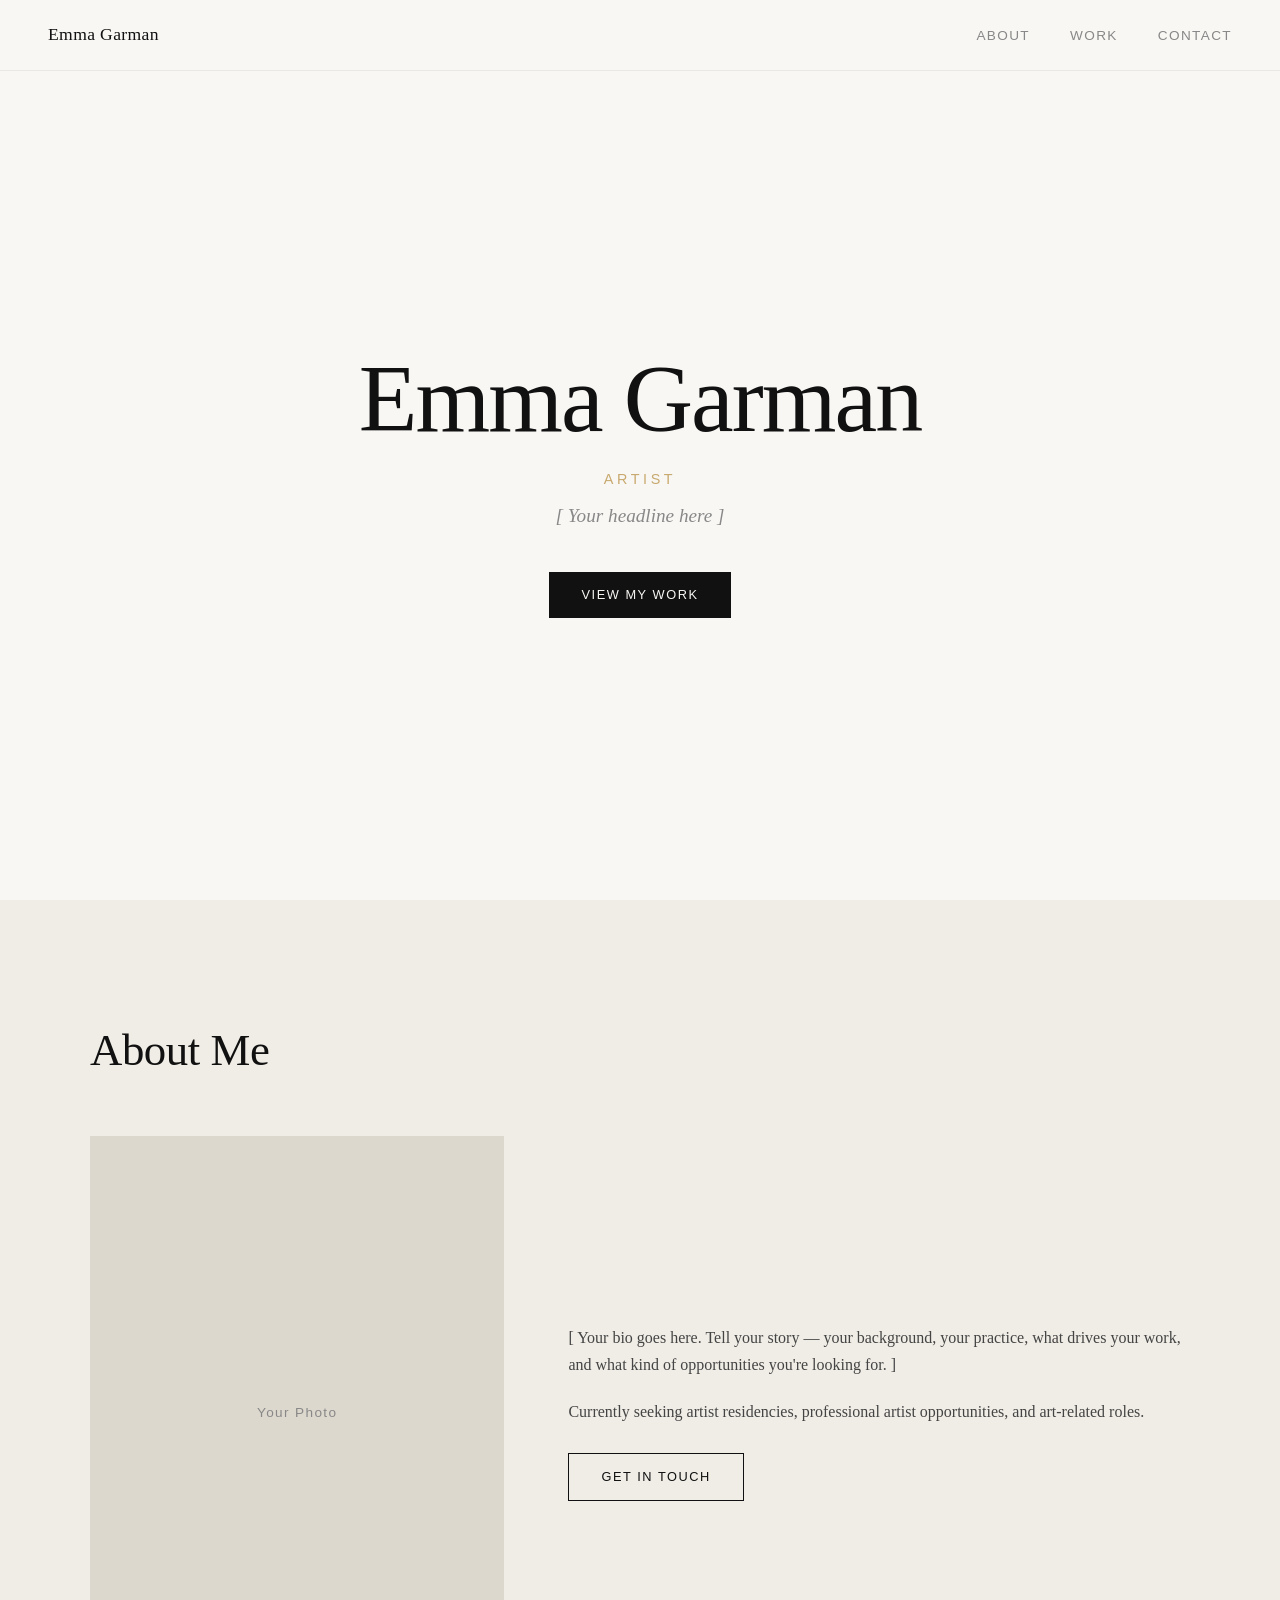
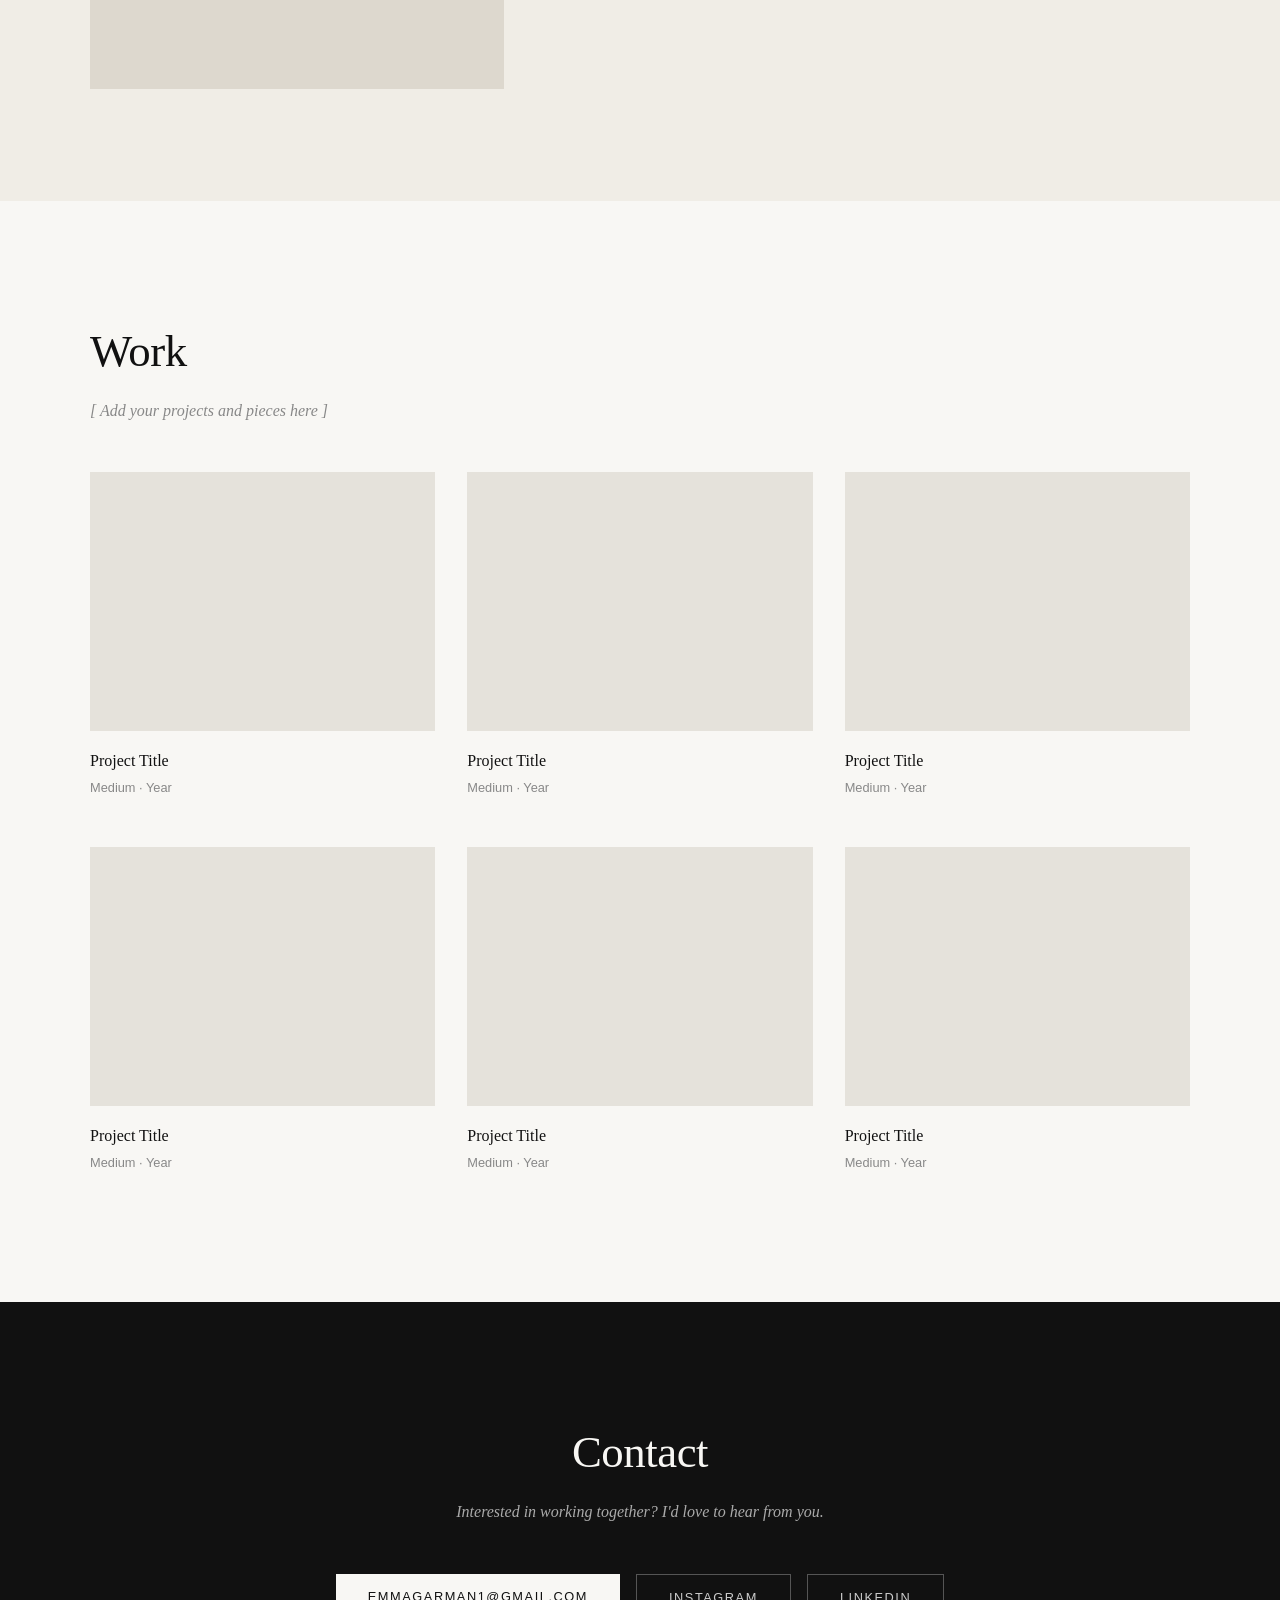
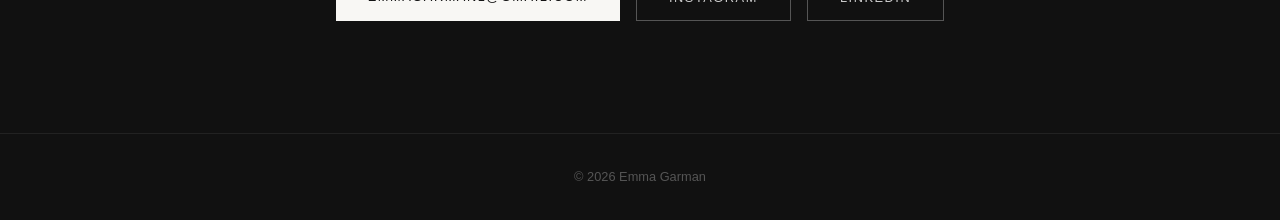
==== index.html @ 21002b44 "Initial portfolio site" ====
<!DOCTYPE html>
<html lang="en">
<head>
  <meta charset="UTF-8" />
  <meta name="viewport" content="width=device-width, initial-scale=1.0" />
  <title>Emma Garman — Artist</title>
  <link rel="stylesheet" href="style.css" />
</head>
<body>

  <!-- Navigation -->
  <nav class="nav fade-in">
    <div class="nav-name">Emma Garman</div>
    <ul class="nav-links">
      <li><a href="#about">About</a></li>
      <li><a href="#work">Work</a></li>
      <li><a href="#contact">Contact</a></li>
    </ul>
  </nav>

  <!-- Hero -->
  <section class="hero">
    <div class="hero-content fade-in delay-1">
      <h1>Emma Garman</h1>
      <p class="hero-sub">Artist</p>
      <p class="hero-tagline">[ Your headline here ]</p>
      <a href="#work" class="btn">View My Work</a>
    </div>
  </section>

  <!-- About -->
  <section id="about" class="section about">
    <div class="container fade-in">
      <h2>About Me</h2>
      <div class="about-grid">
        <div class="about-img-placeholder">
          <span>Your Photo</span>
        </div>
        <div class="about-text">
          <p>[ Your bio goes here. Tell your story — your background, your practice, what drives your work, and what kind of opportunities you're looking for. ]</p>
          <p>Currently seeking artist residencies, professional artist opportunities, and art-related roles.</p>
          <a href="#contact" class="btn btn-outline">Get in Touch</a>
        </div>
      </div>
    </div>
  </section>

  <!-- Work -->
  <section id="work" class="section work">
    <div class="container fade-in">
      <h2>Work</h2>
      <p class="section-sub">[ Add your projects and pieces here ]</p>
      <div class="work-grid">
        <div class="work-card">
          <div class="work-img-placeholder"></div>
          <div class="work-info">
            <h3>Project Title</h3>
            <p>Medium · Year</p>
          </div>
        </div>
        <div class="work-card">
          <div class="work-img-placeholder"></div>
          <div class="work-info">
            <h3>Project Title</h3>
            <p>Medium · Year</p>
          </div>
        </div>
        <div class="work-card">
          <div class="work-img-placeholder"></div>
          <div class="work-info">
            <h3>Project Title</h3>
            <p>Medium · Year</p>
          </div>
        </div>
        <div class="work-card">
          <div class="work-img-placeholder"></div>
          <div class="work-info">
            <h3>Project Title</h3>
            <p>Medium · Year</p>
          </div>
        </div>
        <div class="work-card">
          <div class="work-img-placeholder"></div>
          <div class="work-info">
            <h3>Project Title</h3>
            <p>Medium · Year</p>
          </div>
        </div>
        <div class="work-card">
          <div class="work-img-placeholder"></div>
          <div class="work-info">
            <h3>Project Title</h3>
            <p>Medium · Year</p>
          </div>
        </div>
      </div>
    </div>
  </section>

  <!-- Contact -->
  <section id="contact" class="section contact">
    <div class="container fade-in">
      <h2>Contact</h2>
      <p class="section-sub">Interested in working together? I'd love to hear from you.</p>
      <div class="contact-links">
        <a href="mailto:emmagarman1@gmail.com" class="btn">emmagarman1@gmail.com</a>
        <a href="#" class="btn btn-outline">Instagram</a>
        <a href="#" class="btn btn-outline">LinkedIn</a>
      </div>
    </div>
  </section>

  <!-- Footer -->
  <footer class="footer">
    <p>© 2026 Emma Garman</p>
  </footer>

  <script src="script.js"></script>
</body>
</html>
---- style.css ----
/* ── Reset & Base ── */
*, *::before, *::after { box-sizing: border-box; margin: 0; padding: 0; }

:root {
  --black:   #111111;
  --white:   #f8f7f4;
  --gray:    #888888;
  --accent:  #c8a96e;
  --font:    'Georgia', serif;
  --sans:    'Helvetica Neue', Arial, sans-serif;
}

html { scroll-behavior: smooth; }

body {
  background: var(--white);
  color: var(--black);
  font-family: var(--font);
  line-height: 1.7;
}

a { color: inherit; text-decoration: none; }

/* ── Fade-in Animation ── */
.fade-in {
  opacity: 0;
  transform: translateY(24px);
  transition: opacity 0.8s ease, transform 0.8s ease;
}
.fade-in.visible {
  opacity: 1;
  transform: translateY(0);
}
.delay-1 { transition-delay: 0.15s; }
.delay-2 { transition-delay: 0.3s; }
.delay-3 { transition-delay: 0.45s; }

/* ── Navigation ── */
.nav {
  position: fixed;
  top: 0; left: 0; right: 0;
  display: flex;
  justify-content: space-between;
  align-items: center;
  padding: 1.25rem 3rem;
  background: rgba(248, 247, 244, 0.92);
  backdrop-filter: blur(8px);
  z-index: 100;
  border-bottom: 1px solid rgba(0,0,0,0.06);
}
.nav-name {
  font-family: var(--font);
  font-size: 1.1rem;
  letter-spacing: 0.02em;
}
.nav-links {
  list-style: none;
  display: flex;
  gap: 2.5rem;
}
.nav-links a {
  font-family: var(--sans);
  font-size: 0.85rem;
  letter-spacing: 0.1em;
  text-transform: uppercase;
  color: var(--gray);
  transition: color 0.2s;
}
.nav-links a:hover { color: var(--black); }

/* ── Hero ── */
.hero {
  min-height: 100vh;
  display: flex;
  align-items: center;
  justify-content: center;
  text-align: center;
  padding: 8rem 2rem 4rem;
  background: var(--white);
}
.hero-content h1 {
  font-size: clamp(2.8rem, 8vw, 6rem);
  font-weight: 400;
  letter-spacing: -0.02em;
  line-height: 1.1;
}
.hero-sub {
  font-family: var(--sans);
  font-size: 0.9rem;
  letter-spacing: 0.25em;
  text-transform: uppercase;
  color: var(--accent);
  margin: 1rem 0 0.5rem;
}
.hero-tagline {
  font-size: 1.2rem;
  color: var(--gray);
  margin-bottom: 2.5rem;
  font-style: italic;
}

/* ── Buttons ── */
.btn {
  display: inline-block;
  padding: 0.75rem 2rem;
  background: var(--black);
  color: var(--white);
  font-family: var(--sans);
  font-size: 0.8rem;
  letter-spacing: 0.12em;
  text-transform: uppercase;
  transition: background 0.2s, color 0.2s;
}
.btn:hover { background: var(--accent); color: var(--white); }

.btn-outline {
  background: transparent;
  color: var(--black);
  border: 1px solid var(--black);
}
.btn-outline:hover { background: var(--black); color: var(--white); }

/* ── Sections ── */
.section { padding: 7rem 2rem; }
.container { max-width: 1100px; margin: 0 auto; }

h2 {
  font-size: clamp(1.8rem, 4vw, 2.8rem);
  font-weight: 400;
  margin-bottom: 0.5rem;
  letter-spacing: -0.01em;
}
.section-sub {
  color: var(--gray);
  font-style: italic;
  margin-bottom: 3rem;
}

/* ── About ── */
.about { background: #f0ede6; }
.about-grid {
  display: grid;
  grid-template-columns: 1fr 1.5fr;
  gap: 4rem;
  align-items: center;
  margin-top: 3rem;
}
.about-img-placeholder {
  aspect-ratio: 3/4;
  background: #ddd8ce;
  display: flex;
  align-items: center;
  justify-content: center;
  color: var(--gray);
  font-family: var(--sans);
  font-size: 0.85rem;
  letter-spacing: 0.1em;
}
.about-text p { margin-bottom: 1.25rem; color: #444; }
.about-text .btn { margin-top: 0.5rem; }

/* ── Work ── */
.work { background: var(--white); }
.work-grid {
  display: grid;
  grid-template-columns: repeat(auto-fill, minmax(300px, 1fr));
  gap: 2rem;
  margin-top: 3rem;
}
.work-card { cursor: pointer; }
.work-img-placeholder {
  aspect-ratio: 4/3;
  background: #e5e2db;
  transition: transform 0.3s ease, opacity 0.3s ease;
}
.work-card:hover .work-img-placeholder {
  transform: scale(1.02);
  opacity: 0.85;
}
.work-info { padding: 1rem 0; }
.work-info h3 { font-size: 1rem; font-weight: 400; }
.work-info p { font-family: var(--sans); font-size: 0.8rem; color: var(--gray); margin-top: 0.2rem; }

/* ── Contact ── */
.contact { background: var(--black); color: var(--white); text-align: center; }
.contact h2 { color: var(--white); }
.contact .section-sub { color: #aaa; }
.contact-links {
  display: flex;
  gap: 1rem;
  justify-content: center;
  flex-wrap: wrap;
  margin-top: 2rem;
}
.contact .btn { background: var(--white); color: var(--black); }
.contact .btn:hover { background: var(--accent); color: var(--white); }
.contact .btn-outline { border-color: #555; color: #ccc; background: transparent; }
.contact .btn-outline:hover { background: var(--white); color: var(--black); }

/* ── Footer ── */
.footer {
  text-align: center;
  padding: 2rem;
  background: var(--black);
  color: #555;
  font-family: var(--sans);
  font-size: 0.8rem;
  border-top: 1px solid #222;
}

/* ── Responsive ── */
@media (max-width: 700px) {
  .nav { padding: 1rem 1.5rem; }
  .about-grid { grid-template-columns: 1fr; gap: 2rem; }
  .work-grid { grid-template-columns: 1fr 1fr; }
  .contact-links { flex-direction: column; align-items: center; }
}
@media (max-width: 480px) {
  .work-grid { grid-template-columns: 1fr; }
}
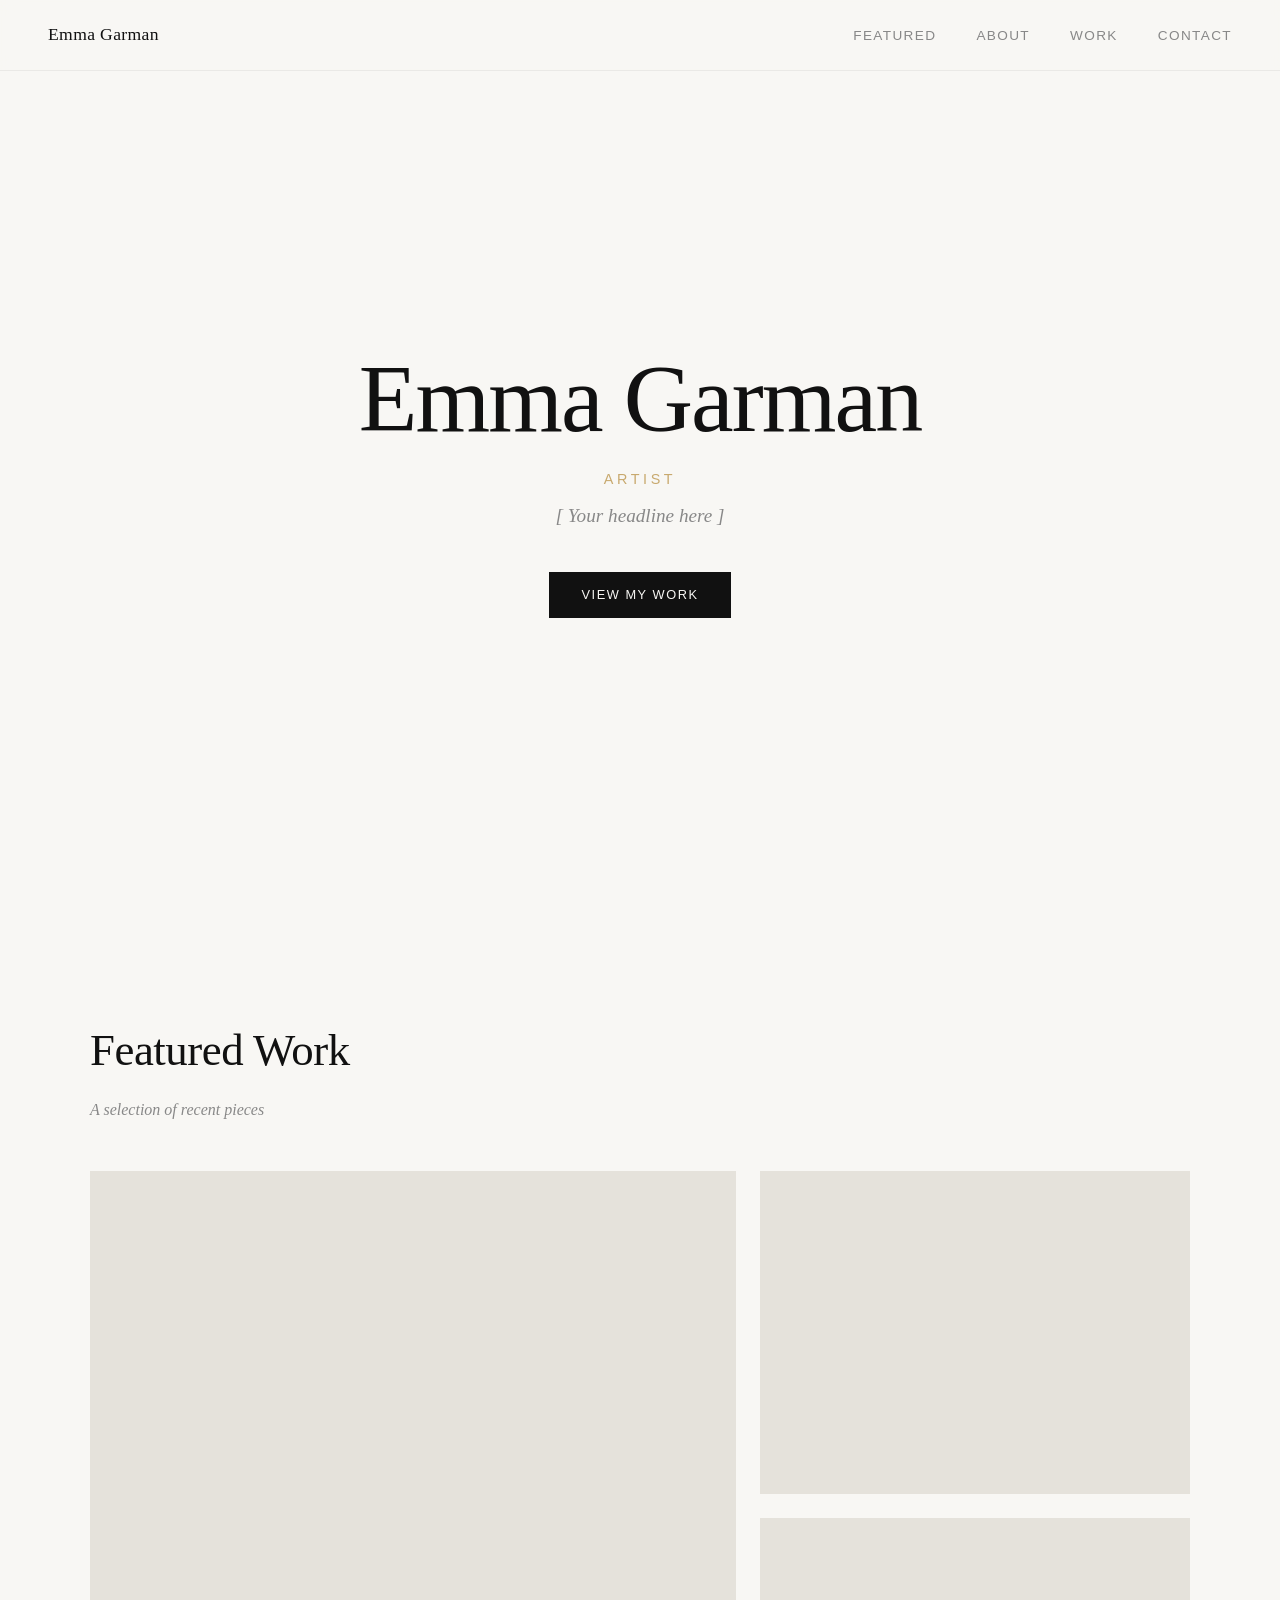
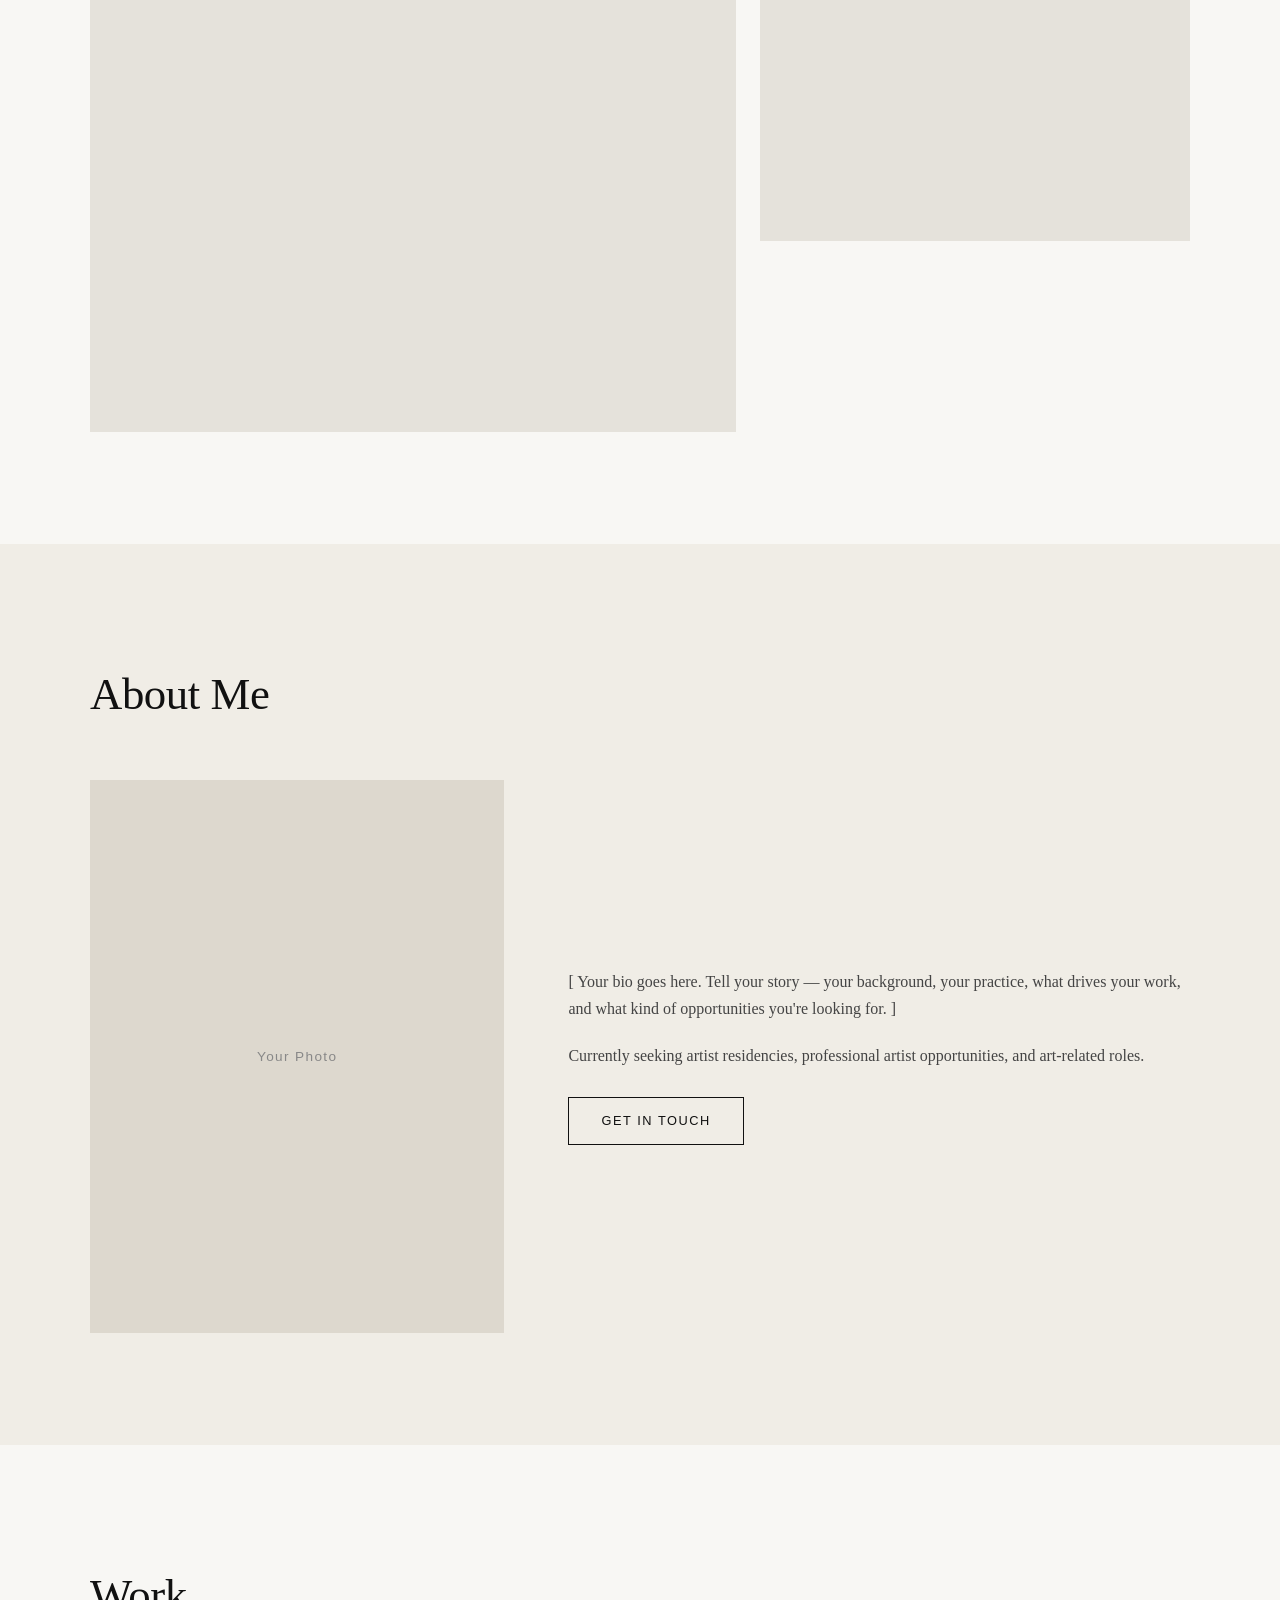
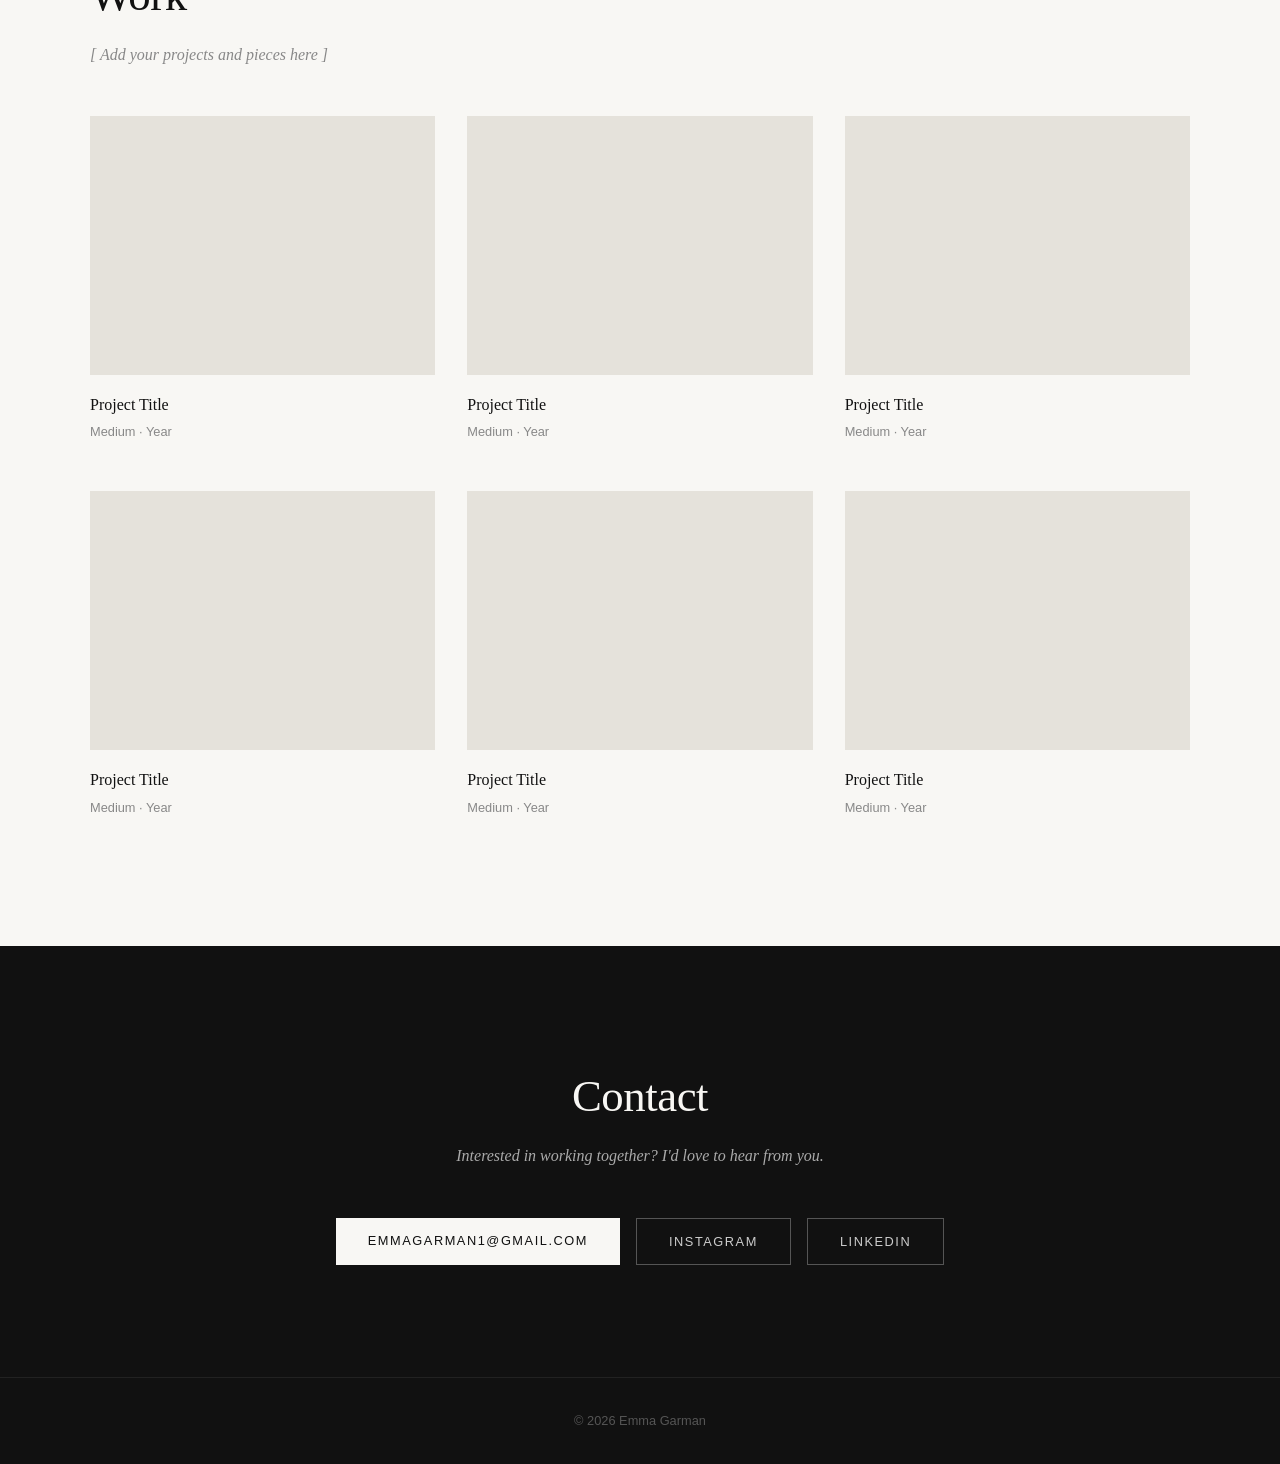
==== commit 1d7af40e: "Add featured art preview section" ====
--- a/index.html
+++ b/index.html
@@ -12,6 +12,7 @@
   <nav class="nav fade-in">
     <div class="nav-name">Emma Garman</div>
     <ul class="nav-links">
+      <li><a href="#featured">Featured</a></li>
       <li><a href="#about">About</a></li>
       <li><a href="#work">Work</a></li>
       <li><a href="#contact">Contact</a></li>
@@ -25,6 +26,27 @@
       <p class="hero-sub">Artist</p>
       <p class="hero-tagline">[ Your headline here ]</p>
       <a href="#work" class="btn">View My Work</a>
+    </div>
+  </section>
+
+  <!-- Featured Art Preview -->
+  <section id="featured" class="section featured">
+    <div class="container fade-in">
+      <h2>Featured Work</h2>
+      <p class="section-sub">A selection of recent pieces</p>
+      <div class="featured-grid">
+        <div class="featured-card large">
+          <div class="featured-img-placeholder"></div>
+        </div>
+        <div class="featured-side">
+          <div class="featured-card">
+            <div class="featured-img-placeholder"></div>
+          </div>
+          <div class="featured-card">
+            <div class="featured-img-placeholder"></div>
+          </div>
+        </div>
+      </div>
     </div>
   </section>
 
--- a/style.css
+++ b/style.css
@@ -136,6 +136,35 @@
   margin-bottom: 3rem;
 }
 
+/* ── Featured ── */
+.featured { background: var(--white); }
+.featured-grid {
+  display: grid;
+  grid-template-columns: 1.5fr 1fr;
+  gap: 1.5rem;
+  margin-top: 3rem;
+}
+.featured-side {
+  display: flex;
+  flex-direction: column;
+  gap: 1.5rem;
+}
+.featured-card .featured-img-placeholder {
+  width: 100%;
+  background: #e5e2db;
+  transition: transform 0.3s ease, opacity 0.3s ease;
+}
+.featured-card.large .featured-img-placeholder { aspect-ratio: 3/4; }
+.featured-side .featured-card .featured-img-placeholder { aspect-ratio: 4/3; }
+.featured-card:hover .featured-img-placeholder {
+  transform: scale(1.02);
+  opacity: 0.85;
+}
+
+@media (max-width: 700px) {
+  .featured-grid { grid-template-columns: 1fr; }
+}
+
 /* ── About ── */
 .about { background: #f0ede6; }
 .about-grid {
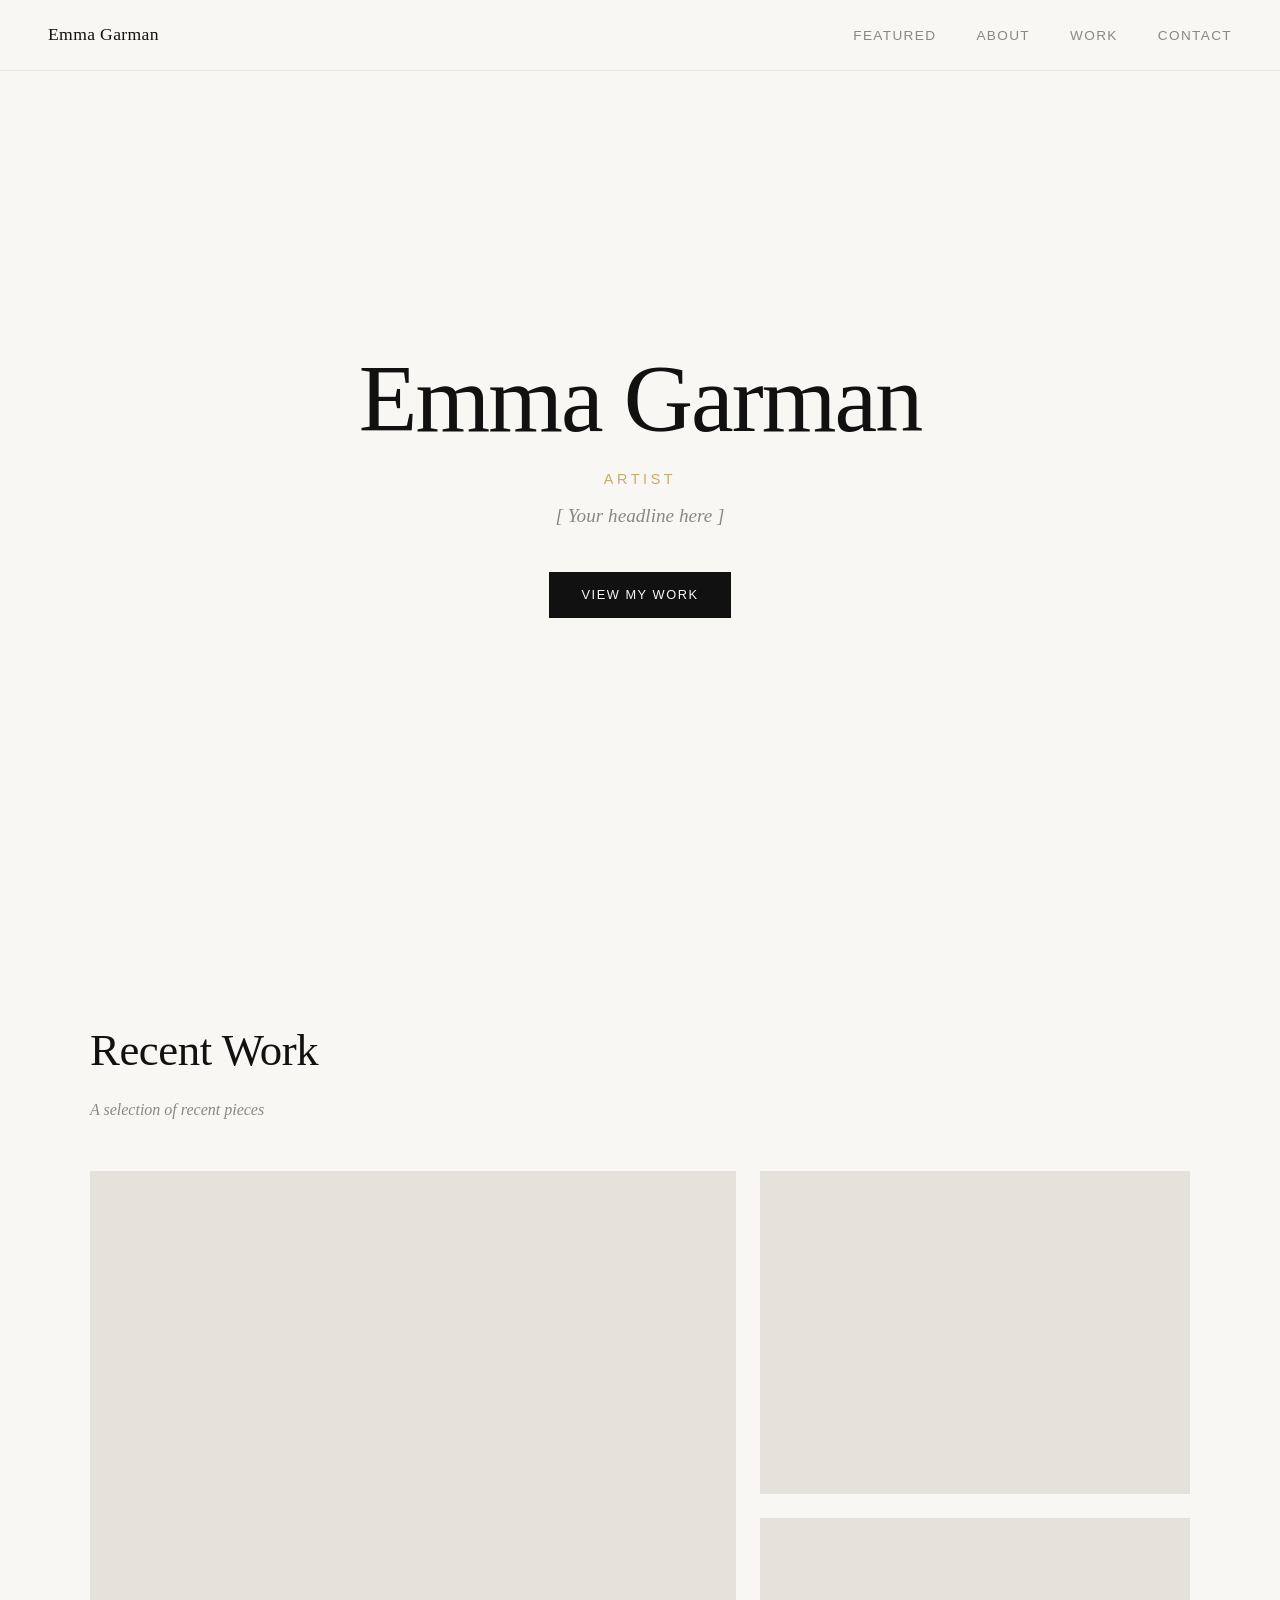
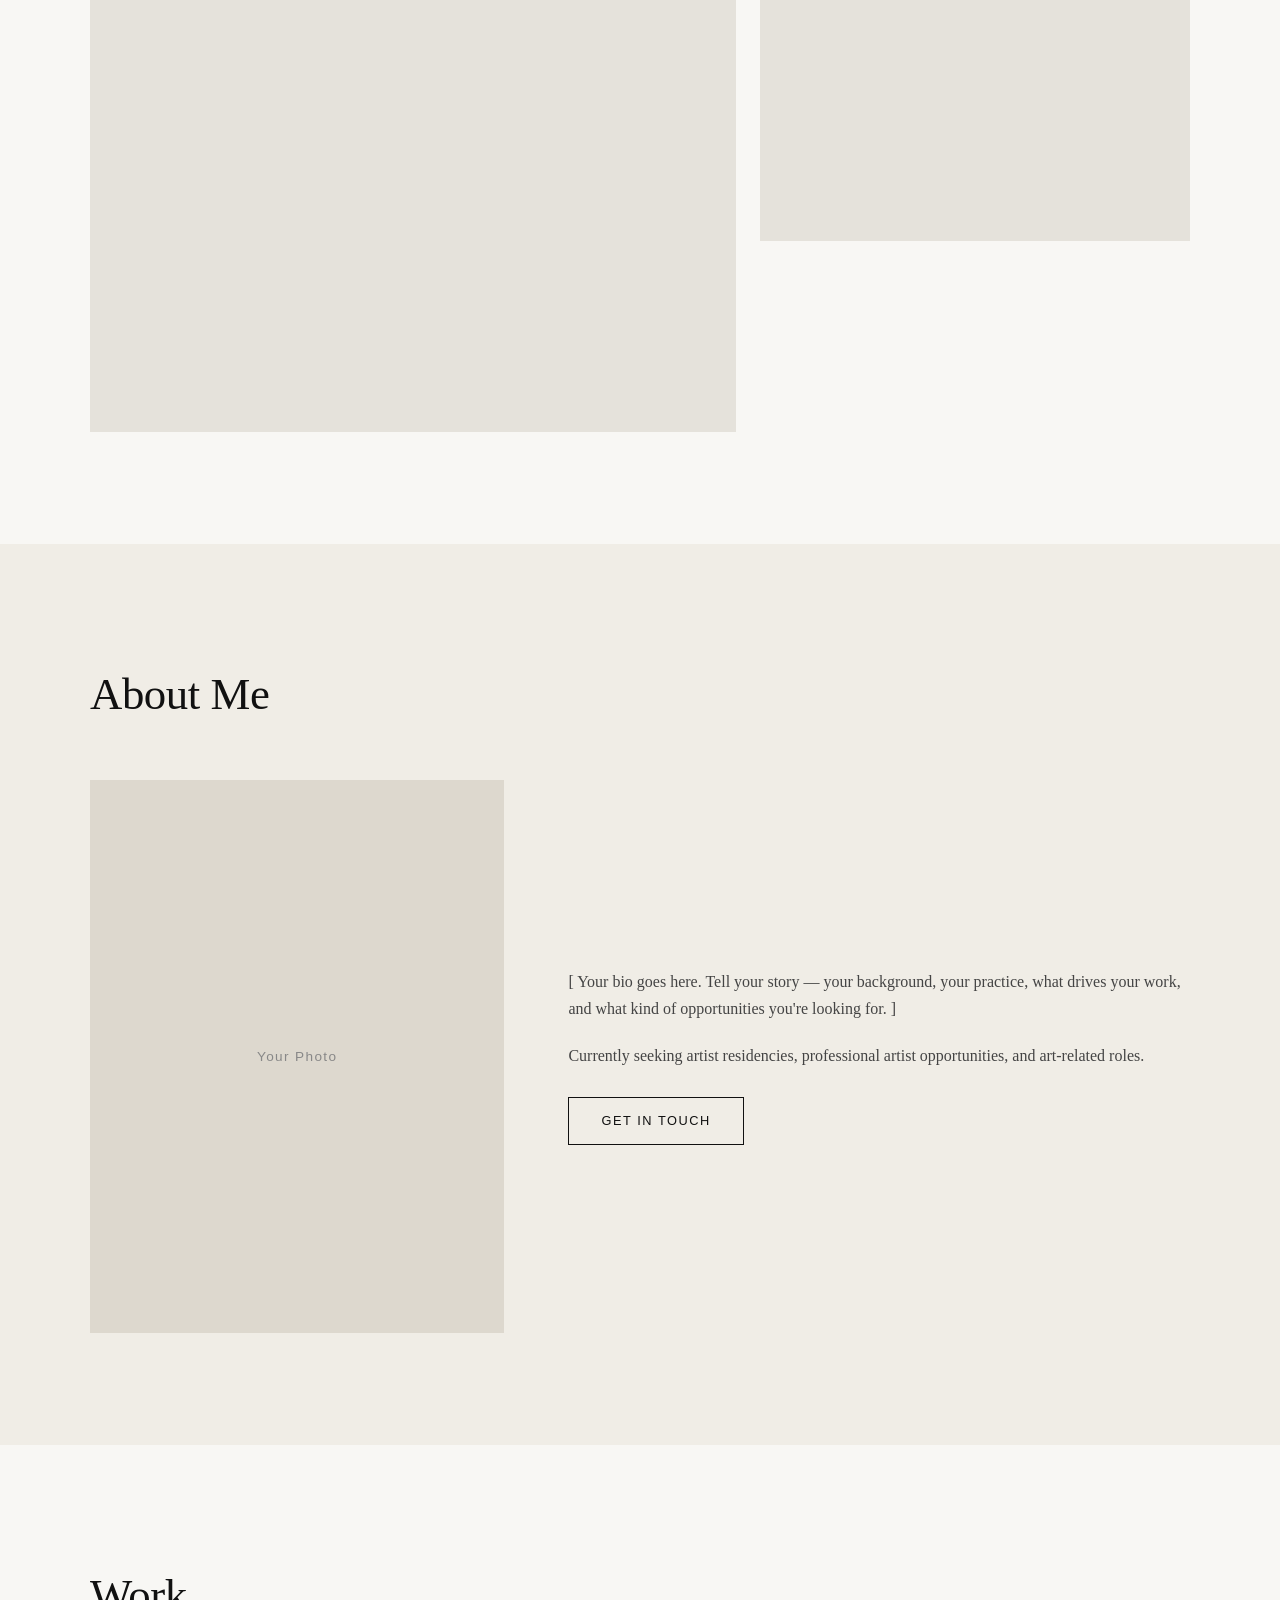
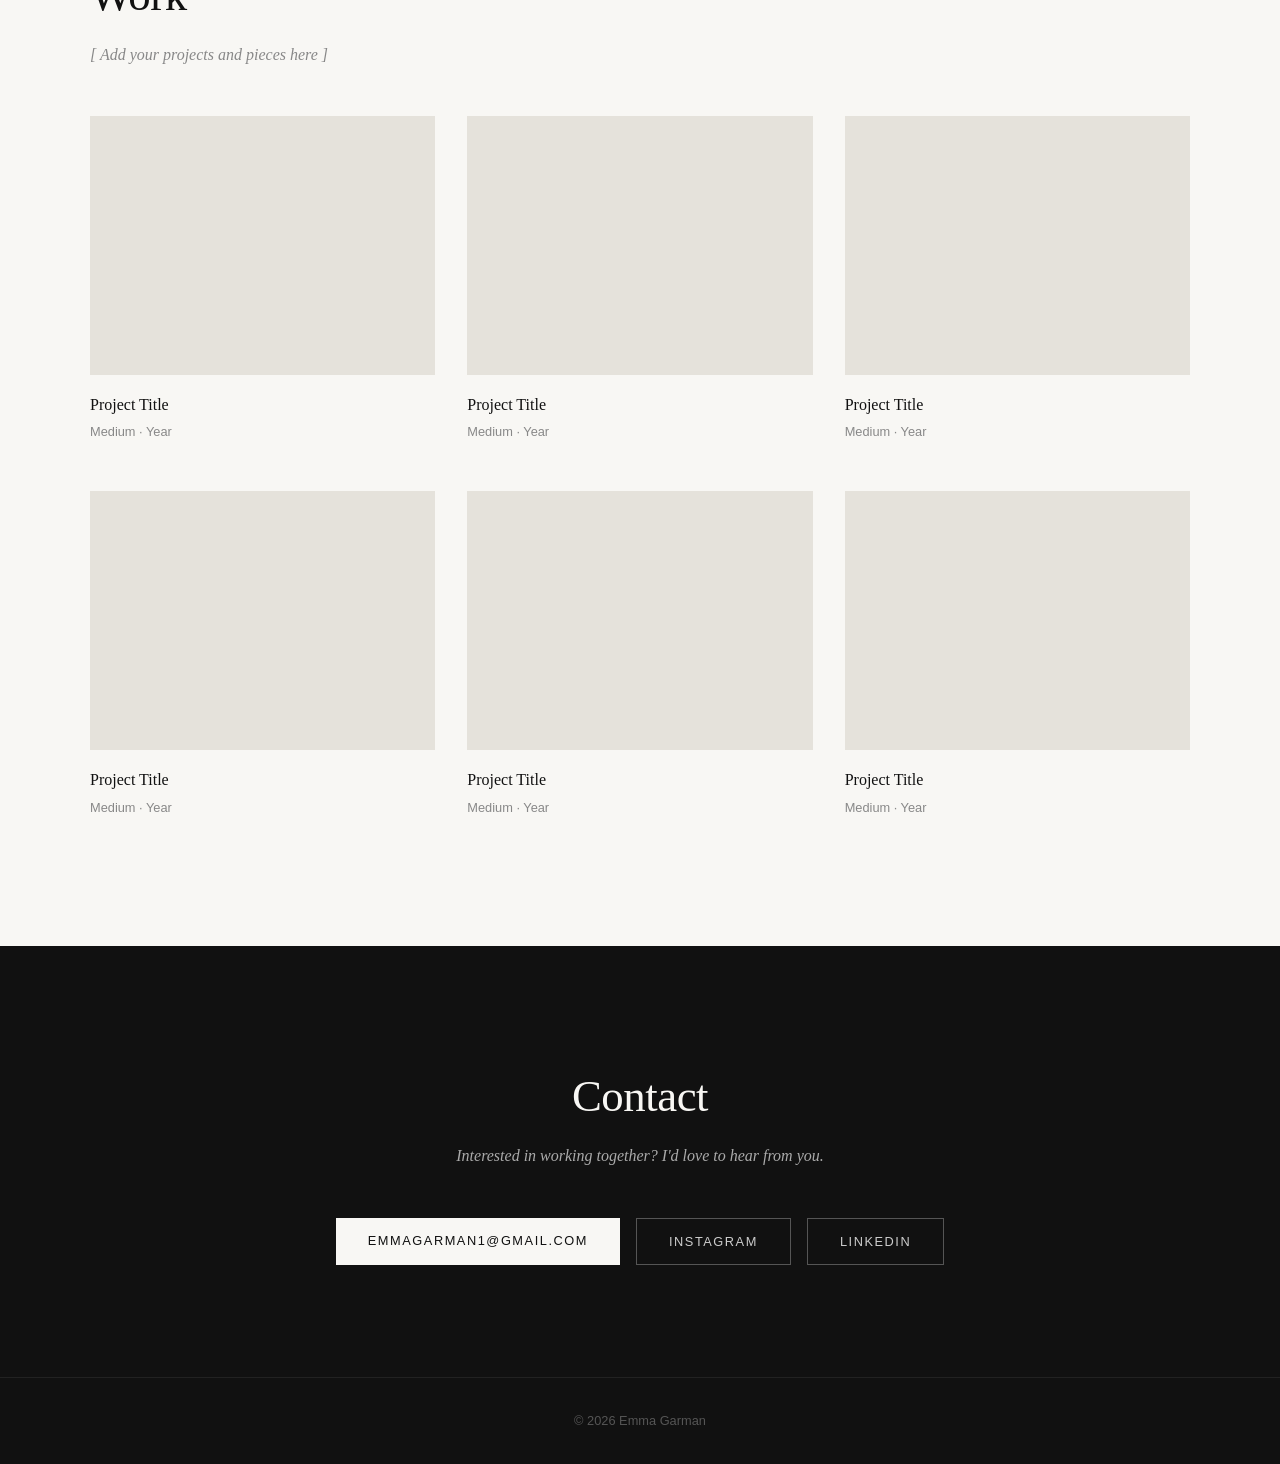
==== commit 2ac492f7: "Update featured section heading to "Recent Work" Co-Authored-By: Claude Sonnet 4.6 <noreply@anthropi" ====
--- a/index.html
+++ b/index.html
@@ -32,7 +32,7 @@
   <!-- Featured Art Preview -->
   <section id="featured" class="section featured">
     <div class="container fade-in">
-      <h2>Featured Work</h2>
+      <h2>Recent Work</h2>
       <p class="section-sub">A selection of recent pieces</p>
       <div class="featured-grid">
         <div class="featured-card large">
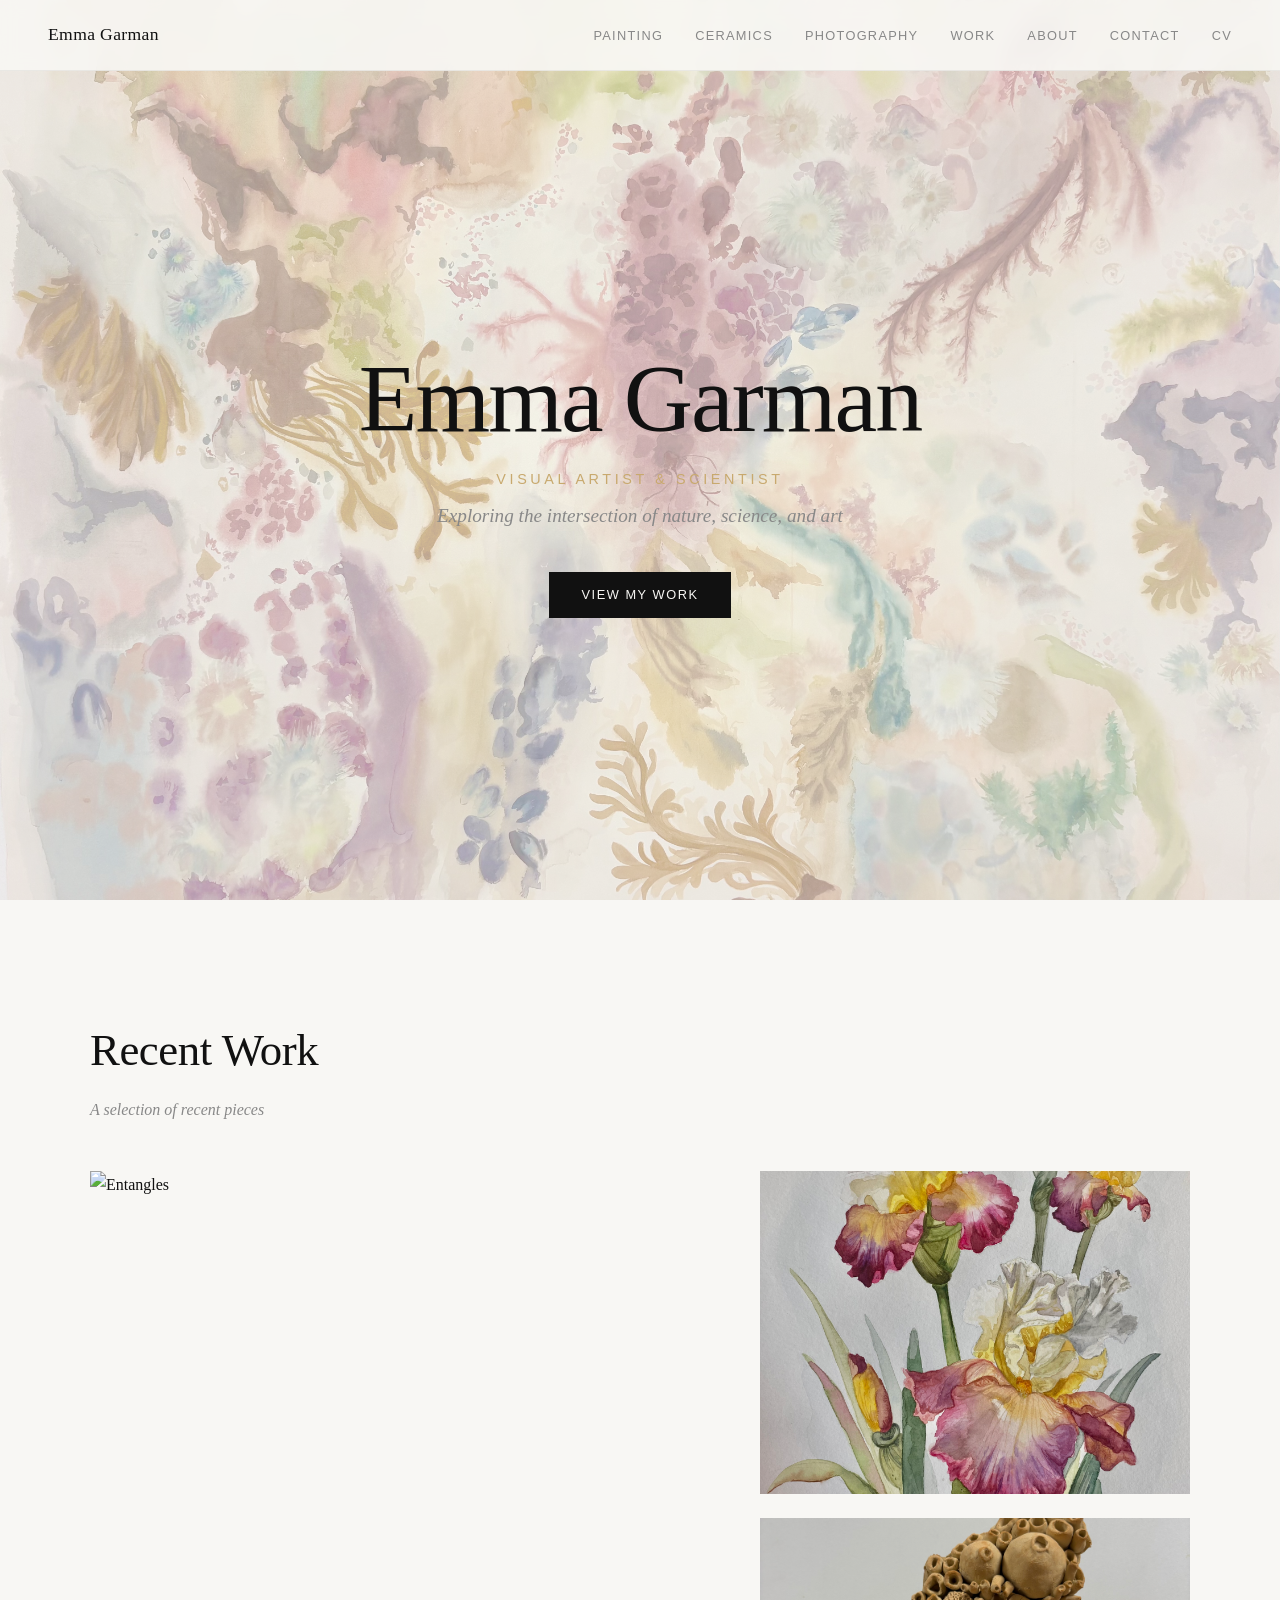
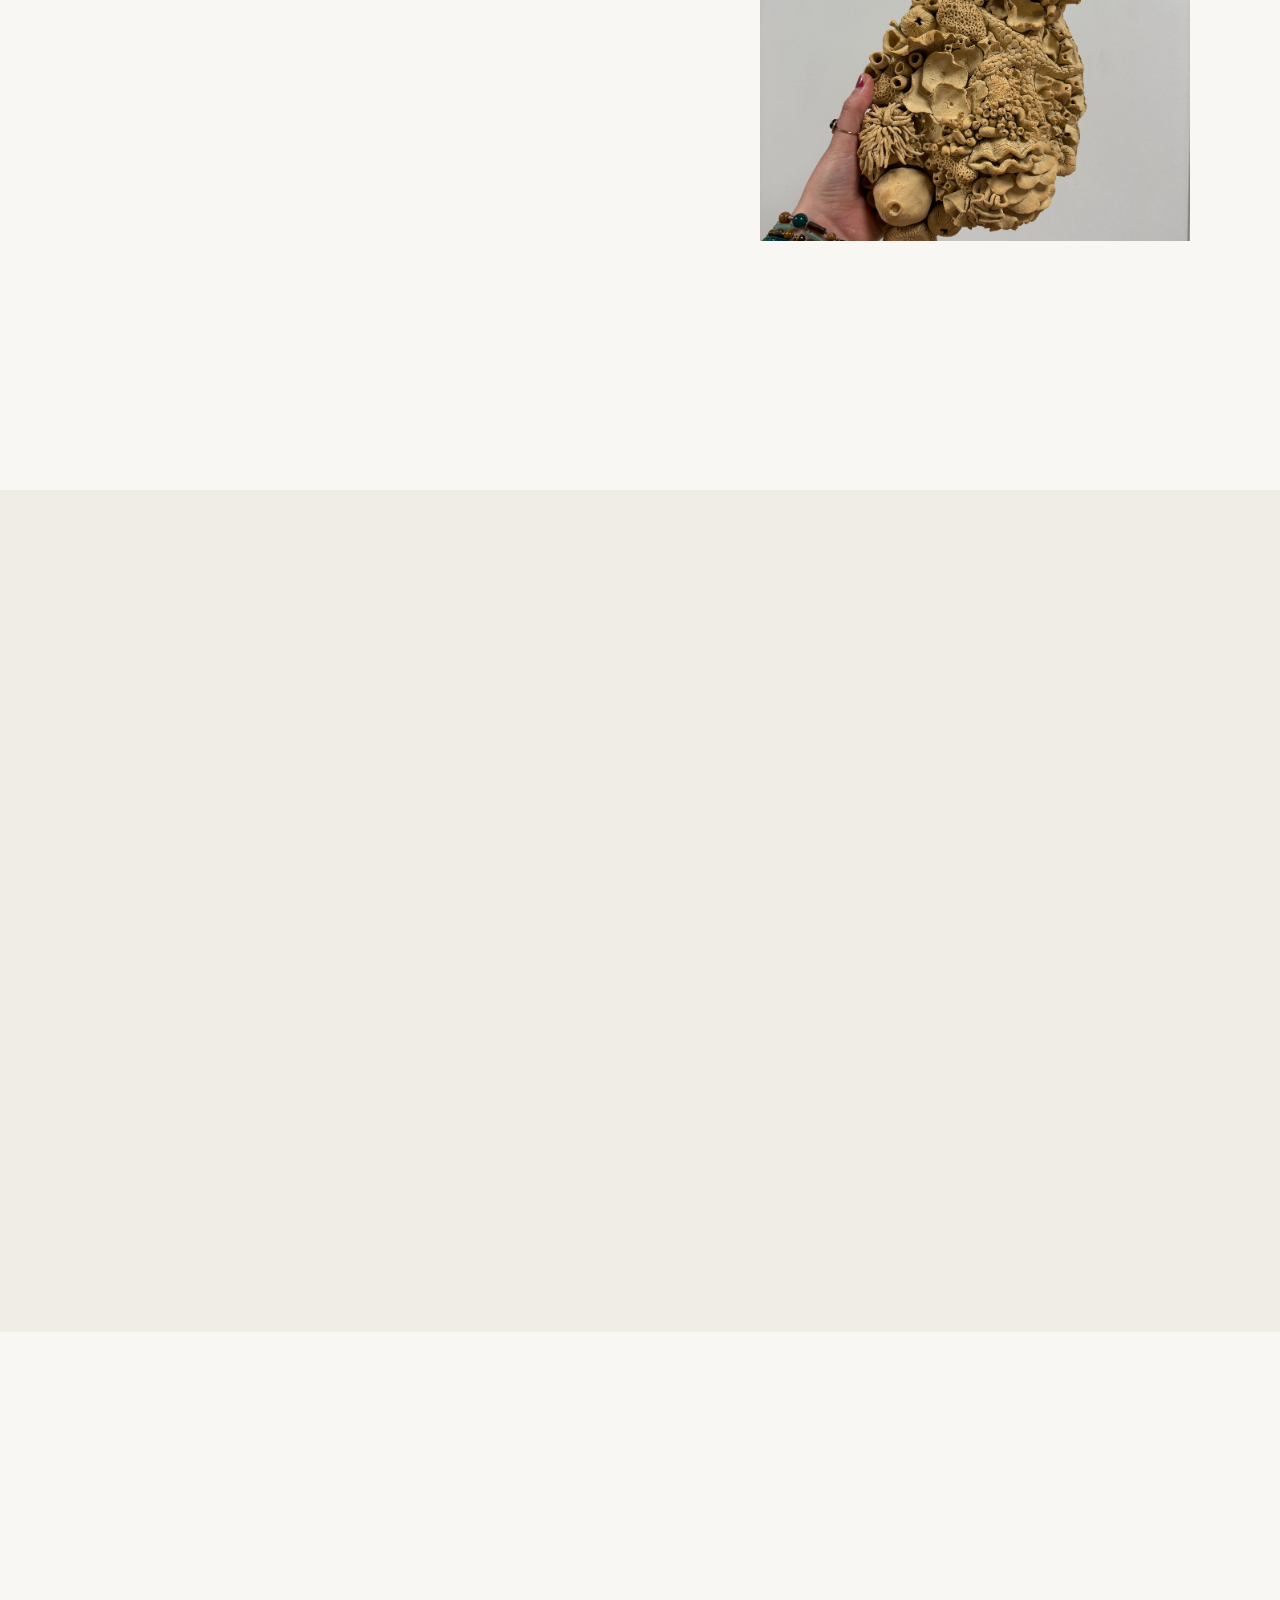
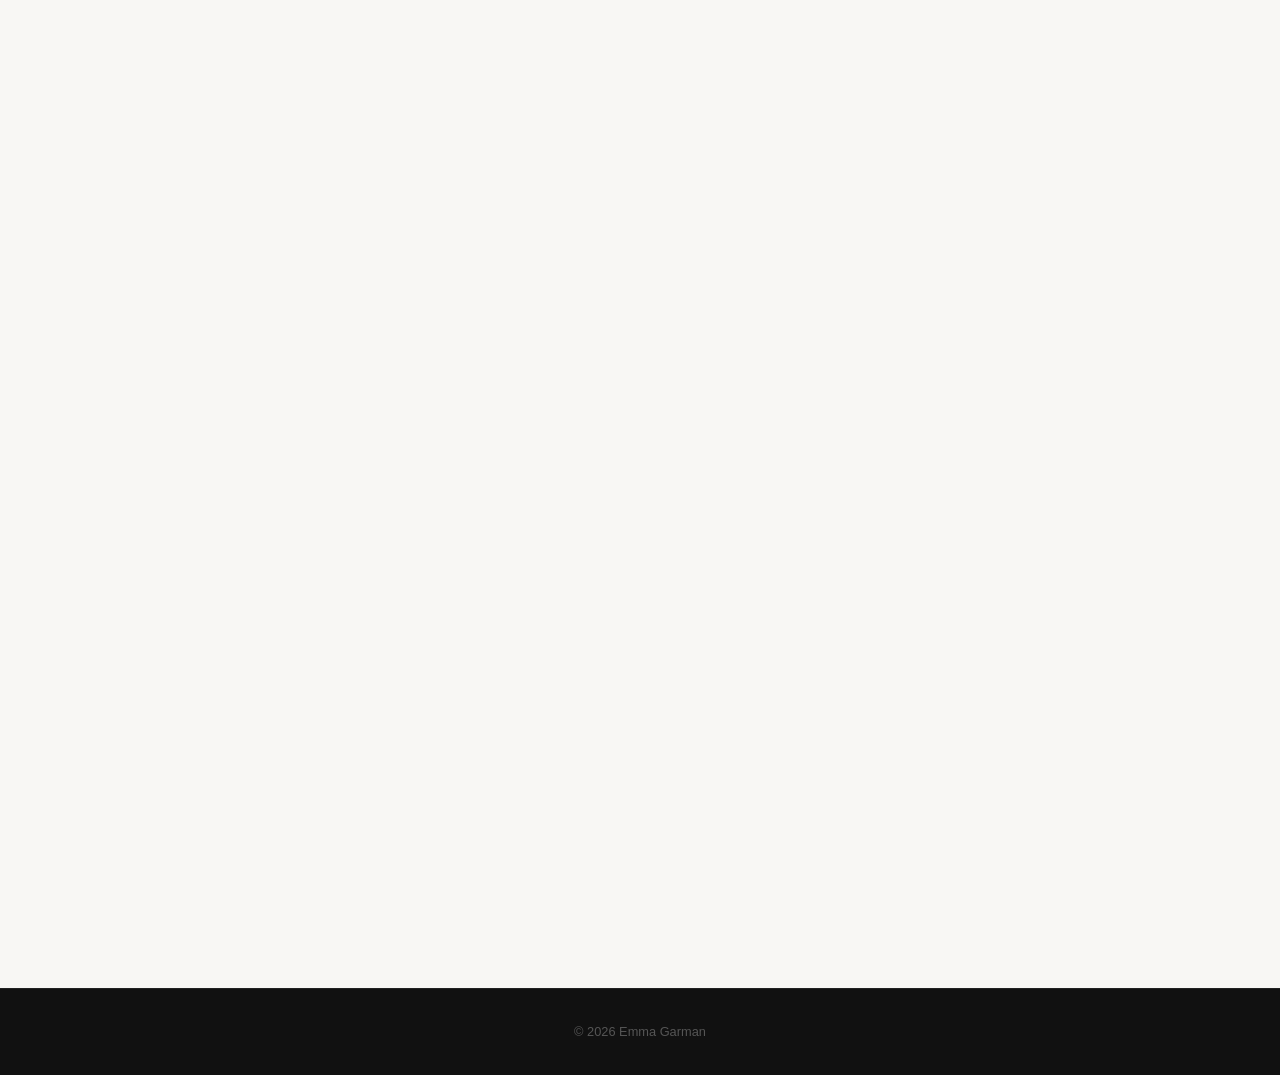
==== commit c4eb3638: "Add artwork pages, contact form, CV, photography sections, and smooth page transitions - Individual " ====
--- a/index.html
+++ b/index.html
@@ -10,40 +10,55 @@
 
   <!-- Navigation -->
   <nav class="nav fade-in">
-    <div class="nav-name">Emma Garman</div>
+    <a class="nav-name" href="index.html">Emma Garman</a>
     <ul class="nav-links">
-      <li><a href="#featured">Featured</a></li>
+      <li><a href="painting.html">Painting</a></li>
+      <li><a href="ceramics.html">Ceramics</a></li>
+      <li><a href="photography.html">Photography</a></li>
+      <li><a href="#work">Work</a></li>
       <li><a href="#about">About</a></li>
-      <li><a href="#work">Work</a></li>
-      <li><a href="#contact">Contact</a></li>
+      <li><a href="contact.html">Contact</a></li>
+      <li><a href="emma-garman-cv.pdf" target="_blank">CV</a></li>
     </ul>
   </nav>
 
   <!-- Hero -->
-  <section class="hero">
+  <section class="hero hero-img-bg">
     <div class="hero-content fade-in delay-1">
       <h1>Emma Garman</h1>
-      <p class="hero-sub">Artist</p>
-      <p class="hero-tagline">[ Your headline here ]</p>
-      <a href="#work" class="btn">View My Work</a>
+      <p class="hero-sub">Visual Artist &amp; Scientist</p>
+      <p class="hero-tagline">Exploring the intersection of nature, science, and art</p>
+      <a href="painting.html" class="btn">View My Work</a>
     </div>
   </section>
 
-  <!-- Featured Art Preview -->
+  <!-- Featured -->
   <section id="featured" class="section featured">
     <div class="container fade-in">
       <h2>Recent Work</h2>
       <p class="section-sub">A selection of recent pieces</p>
       <div class="featured-grid">
-        <div class="featured-card large">
-          <div class="featured-img-placeholder"></div>
+        <div class="featured-card large"
+          data-img="images/entangles.png"
+          data-title="Entangles"
+          data-meta="Oil on canvas · 4 × 3 ft · 2025"
+          data-desc="">
+          <img src="images/entangles.png" alt="Entangles" />
         </div>
         <div class="featured-side">
-          <div class="featured-card">
-            <div class="featured-img-placeholder"></div>
+          <div class="featured-card"
+            data-img="images/narcissus-for-nana.png"
+            data-title="Narcissus For Nana"
+            data-meta="Watercolor on paper · 2026"
+            data-desc="">
+            <img src="images/narcissus-for-nana.png" alt="Narcissus For Nana" />
           </div>
-          <div class="featured-card">
-            <div class="featured-img-placeholder"></div>
+          <div class="featured-card"
+            data-img="images/bleached.png"
+            data-title="Bleached"
+            data-meta="Ceramic sculpture · 2025"
+            data-desc="">
+            <img src="images/bleached.png" alt="Bleached" />
           </div>
         </div>
       </div>
@@ -55,79 +70,268 @@
     <div class="container fade-in">
       <h2>About Me</h2>
       <div class="about-grid">
-        <div class="about-img-placeholder">
-          <span>Your Photo</span>
+        <div class="about-img">
+          <img src="images/emma-portrait.jpeg" alt="Emma Garman in her studio" />
         </div>
         <div class="about-text">
-          <p>[ Your bio goes here. Tell your story — your background, your practice, what drives your work, and what kind of opportunities you're looking for. ]</p>
-          <p>Currently seeking artist residencies, professional artist opportunities, and art-related roles.</p>
-          <a href="#contact" class="btn btn-outline">Get in Touch</a>
+          <p>Hi! My name is Emma Garman and I am a visual artist and scientist from Toronto, Canada. I just graduated from Scripps College (Claremont, California) in Spring 2026 where I completed a dual major in biology and art.</p>
+          <p>My art primarily explores the intersection of nature, science, and creativity. My practice uses watercolor, oil, and mixed media to explore reciprocal relationships between humans and the natural world — ecological, agricultural, and deeply personal.</p>
+          <p>Rooted in field observation and scientific inquiry, my work moves from naturalist field sketches to emotionally driven paintings that ask viewers to reconsider their place within living ecosystems. From coral reefs in Australia to Mediterranean olive groves, I am drawn to landscapes where human culture and nature have shaped each other across centuries. Through art, I connect human and nature.</p>
+          <a href="contact.html" class="btn btn-outline">Get in Touch</a>
         </div>
       </div>
     </div>
   </section>
 
-  <!-- Work -->
+  <!-- Work Grid -->
   <section id="work" class="section work">
     <div class="container fade-in">
-      <h2>Work</h2>
-      <p class="section-sub">[ Add your projects and pieces here ]</p>
+      <h2>All Work</h2>
+      <p class="section-sub">Paintings, sculpture, and photography</p>
       <div class="work-grid">
-        <div class="work-card">
-          <div class="work-img-placeholder"></div>
-          <div class="work-info">
-            <h3>Project Title</h3>
-            <p>Medium · Year</p>
-          </div>
-        </div>
-        <div class="work-card">
-          <div class="work-img-placeholder"></div>
-          <div class="work-info">
-            <h3>Project Title</h3>
-            <p>Medium · Year</p>
-          </div>
-        </div>
-        <div class="work-card">
-          <div class="work-img-placeholder"></div>
-          <div class="work-info">
-            <h3>Project Title</h3>
-            <p>Medium · Year</p>
-          </div>
-        </div>
-        <div class="work-card">
-          <div class="work-img-placeholder"></div>
-          <div class="work-info">
-            <h3>Project Title</h3>
-            <p>Medium · Year</p>
-          </div>
-        </div>
-        <div class="work-card">
-          <div class="work-img-placeholder"></div>
-          <div class="work-info">
-            <h3>Project Title</h3>
-            <p>Medium · Year</p>
-          </div>
-        </div>
-        <div class="work-card">
-          <div class="work-img-placeholder"></div>
-          <div class="work-info">
-            <h3>Project Title</h3>
-            <p>Medium · Year</p>
-          </div>
-        </div>
-      </div>
-    </div>
-  </section>
-
-  <!-- Contact -->
-  <section id="contact" class="section contact">
-    <div class="container fade-in">
-      <h2>Contact</h2>
-      <p class="section-sub">Interested in working together? I'd love to hear from you.</p>
-      <div class="contact-links">
-        <a href="mailto:emmagarman1@gmail.com" class="btn">emmagarman1@gmail.com</a>
-        <a href="#" class="btn btn-outline">Instagram</a>
-        <a href="#" class="btn btn-outline">LinkedIn</a>
+
+        <div class="work-card"
+          data-img="images/entangles.png"
+          data-title="Entangles"
+          data-meta="Oil on canvas · 4 × 3 ft · 2025"
+          data-desc="At the tide's edge, life entangles. Algae, seaweed, and marine creatures weave themselves into an interconnected web of symbiosis. Above them, a human figure appears only as a reflection, a lock of hair dangling into the tidepool. The water answers with a gentle ripple. In this moment of contact, boundaries between &quot;human&quot; and &quot;nature&quot; loosen.
+
+Inspired by the relationships of reciprocity embedded within marine ecosystems, we can reimagine humanity's relationship to the rest of the natural world. Here, the ocean becomes our teacher, offering models for living with—rather than apart from—the world around.">
+          <div class="work-card-img"><img src="images/entangles.png" alt="Entangles" /></div>
+          <div class="work-info"><h3>Entangles</h3><p>Oil on canvas · 2025</p></div>
+        </div>
+
+        <div class="work-card"
+          data-img="images/at-the-tides-edge.jpeg"
+          data-title="At the Tide's Edge"
+          data-meta="Watercolor on paper · 2026"
+          data-desc="At the Tide's Edge explores the fluid, dynamic world of tidepool ecosystems. Drawing upon a series of plein-air studies the artist created while sitting in the tidepools of Southern California, this abstract watercolor painting combines field notes, sketches, and fleeting observations into a single, cohesive composition. Forms dissolve and merge (seaweed drifting across anemones, water folding over rock), allowing varied elements to blend and interact as they do in the natural world.
+
+By collecting moments of quiet reciprocity, this piece encourages attention to subtle, interconnected relationships that sustain these environments. At the Tide's Edge is both a meditation on the ecological beauty of tidepools and a call to more closely observe, consider, and care for these delicate ecosystems flourishing with life.">
+          <div class="work-card-img"><img src="images/at-the-tides-edge.jpeg" alt="At the Tide's Edge" /></div>
+          <div class="work-info"><h3>At the Tide's Edge</h3><p>Watercolor on paper · 2026</p></div>
+        </div>
+
+        <div class="work-card"
+          data-img="images/field-notes.jpeg"
+          data-title="Field Notes"
+          data-meta="Watercolor on paper · 2026"
+          data-gallery="images/field-notes-detail-1.jpeg,images/field-notes-detail-2.jpeg,images/field-notes-detail-3.jpeg,images/field-notes-detail-4.jpeg"
+          data-desc="Immersed in tidepools and painting with seawater, the artist created Field Notes. The papers became her tidal diary, filled with quick, gestural impressions of fleeting moments. She observed seaweed swaying in the ocean's current, creatures emerging from crevices, and colors coming alive as light danced across the water. From microscopic to macroscopic, Field Notes layers moments of symbiotic relationships unfolding in tidepool ecosystems.
+
+Each field note carries a mark of the ocean, permanently etched with its touch: salty water mixed with pigment, grains of sand embedded in paper, rogue waves washing paint from the page. Field Notes creates a dialogue between art and science, combining the approaches of naturalists and artists to more closely observe life in and around the surface. In both practice and result, the collection of tidepool moments in Field Notes urges us to think about humans' relationship to the natural world.">
+          <div class="work-card-img"><img src="images/field-notes.jpeg" alt="Field Notes" /></div>
+          <div class="work-info"><h3>Field Notes</h3><p>Watercolor on paper · 2026</p></div>
+        </div>
+
+        <div class="work-card"
+          data-img="images/drowning.jpeg"
+          data-title="Drowning"
+          data-meta="Oil on canvas · 2024"
+          data-desc="This piece conveys the oversexualization of women. The subject is intentionally blended at the ends of her body. Her feet, hands, and most significantly, her face, fluidly fade into the background, ultimately representing the unimportance of her identity to society; sexualized and objectified.">
+          <div class="work-card-img"><img src="images/drowning.jpeg" alt="Drowning" /></div>
+          <div class="work-info"><h3>Drowning</h3><p>Oil on canvas · 2024</p></div>
+        </div>
+
+        <div class="work-card"
+          data-img="images/faceless.png"
+          data-title="Faceless"
+          data-meta="Oil on canvas · 2022"
+          data-desc="The female figure is seen as faceless; her identity unimportant to society. How can we unravel the subconscious manifestations of the sexism deeply ingrained in our culture? This piece expresses my frustration with the sexualization of women. My art demands that we are more than just our bodies.">
+          <div class="work-card-img"><img src="images/faceless.png" alt="Faceless" /></div>
+          <div class="work-info"><h3>Faceless</h3><p>Oil on canvas · 2022</p></div>
+        </div>
+
+        <div class="work-card"
+          data-img="images/conversation-between-colors.png"
+          data-title="Conversation Between Color"
+          data-meta="Oil on paper · 2025"
+          data-desc="Conversation between color is an abstract expression of sensation; music, color, and texture. Made inspired by my synesthesia, and the strong associations between music and color, in which I often feel as if colors dance together in a rhythmic conversation with one another.">
+          <div class="work-card-img"><img src="images/conversation-between-colors.png" alt="Conversation Between Color" /></div>
+          <div class="work-info"><h3>Conversation Between Color</h3><p>Oil on paper · 2025</p></div>
+        </div>
+
+        <div class="work-card"
+          data-img="images/narcissus-for-nana.png"
+          data-title="Narcissus For Nana"
+          data-meta="Watercolor on paper · 2026"
+          data-desc="An ode to my Nana, for her favorite flower: the Narcissus.">
+          <div class="work-card-img"><img src="images/narcissus-for-nana.png" alt="Narcissus For Nana" /></div>
+          <div class="work-info"><h3>Narcissus For Nana</h3><p>Watercolor on paper · 2026</p></div>
+        </div>
+
+        <div class="work-card"
+          data-img="images/collected-shells.png"
+          data-title="Collected Shells"
+          data-meta="Watercolor on paper · 2026"
+          data-desc="">
+          <div class="work-card-img"><img src="images/collected-shells.png" alt="Collected Shells" /></div>
+          <div class="work-info"><h3>Collected Shells</h3><p>Watercolor on paper · 2026</p></div>
+        </div>
+
+        <div class="work-card"
+          data-img="images/clothing-line.jpeg"
+          data-title="Clothing Line"
+          data-meta="Watercolor on paper"
+          data-desc="">
+          <div class="work-card-img"><img src="images/clothing-line.jpeg" alt="Clothing Line" /></div>
+          <div class="work-info"><h3>Clothing Line</h3><p>Watercolor on paper</p></div>
+        </div>
+
+        <div class="work-card"
+          data-img="images/bleached.png"
+          data-title="Bleached"
+          data-meta="Ceramic sculpture · 2025"
+          data-desc="Unfired clay sculpture of a coral reef. Inspired by the coral organisms I conducted scientific research on in the Great Barrier Reef of Australia in 2024. Sculpture intentionally left &quot;bleached&quot;.">
+          <div class="work-card-img"><img src="images/bleached.png" alt="Bleached" /></div>
+          <div class="work-info"><h3>Bleached</h3><p>Ceramic sculpture · 2025</p></div>
+        </div>
+
+        <div class="work-card"
+          data-img="images/worlds-within-worlds.png"
+          data-title="Worlds Within Worlds"
+          data-meta="Ceramic sculpture · 2025"
+          data-desc="Worlds Within Worlds is a ceramic sculpture inspired by the unseen worlds that exist within tidepools. Micro ecosystems exist within larger systems; organisms in constant dynamic interaction, hidden beneath the surface.">
+          <div class="work-card-img"><img src="images/worlds-within-worlds.png" alt="Worlds Within Worlds" /></div>
+          <div class="work-info"><h3>Worlds Within Worlds</h3><p>Ceramic sculpture · 2025</p></div>
+        </div>
+
+        <div class="work-card"
+          data-img="images/white-sculpture.jpeg"
+          data-title="[ Title ]"
+          data-meta="Ceramic sculpture · [ Year ]"
+          data-gallery="images/white-sculpture-detail.jpeg"
+          data-desc="">
+          <div class="work-card-img"><img src="images/white-sculpture.jpeg" alt="Ceramic sculpture" /></div>
+          <div class="work-info"><h3>[ Title ]</h3><p>Ceramic sculpture · [ Year ]</p></div>
+        </div>
+
+        <div class="work-card"
+          data-img="images/flores-in-vita-et-morte.png"
+          data-title="Flores in Vita et Morte"
+          data-meta="Collaged photography · 2025"
+          data-desc="Photographed life cycle of Prunus serrulata flower, from bud, to bloom, to wilt, illustrating the beauty of temporality. Relationships, people, places, flowers, and life itself; all things eventually come to an end. The ephemeral quality is exactly what makes it so beautiful; from blossom to decay.">
+          <div class="work-card-img"><img src="images/flores-in-vita-et-morte.png" alt="Flores in Vita et Morte" /></div>
+          <div class="work-info"><h3>Flores in Vita et Morte</h3><p>Collaged photography · 2025</p></div>
+        </div>
+
+        <div class="work-card"
+          data-img="images/pressed-flowers-1.jpeg"
+          data-title="Pressed Flowers (1)"
+          data-meta="Pressed flowers"
+          data-desc="">
+          <div class="work-card-img"><img src="images/pressed-flowers-1.jpeg" alt="Pressed Flowers (1)" /></div>
+          <div class="work-info"><h3>Pressed Flowers (1)</h3><p>Pressed flowers</p></div>
+        </div>
+
+        <div class="work-card"
+          data-img="images/pressed-flowers-2.jpeg"
+          data-title="Pressed Flowers (2)"
+          data-meta="Pressed flowers"
+          data-desc="">
+          <div class="work-card-img"><img src="images/pressed-flowers-2.jpeg" alt="Pressed Flowers (2)" /></div>
+          <div class="work-info"><h3>Pressed Flowers (2)</h3><p>Pressed flowers</p></div>
+        </div>
+
+        <div class="work-card"
+          data-img="images/little-people-big-world.png"
+          data-title="Little People, Big World"
+          data-meta="Photography · 2025"
+          data-desc="">
+          <div class="work-card-img"><img src="images/little-people-big-world.png" alt="Little People, Big World" /></div>
+          <div class="work-info"><h3>Little People, Big World</h3><p>Photography · 2025</p></div>
+        </div>
+
+        <div class="work-card"
+          data-img="images/room-scene.jpeg"
+          data-title="[ Title ]"
+          data-meta="[ Medium ] · [ Year ]"
+          data-desc="">
+          <div class="work-card-img"><img src="images/room-scene.jpeg" alt="Room scene" /></div>
+          <div class="work-info"><h3>[ Title ]</h3><p>[ Medium · Year ]</p></div>
+        </div>
+
+        <div class="work-card"
+          data-img="images/duckling.jpeg"
+          data-title="[ Title ]"
+          data-meta="[ Medium ] · [ Year ]"
+          data-desc="">
+          <div class="work-card-img"><img src="images/duckling.jpeg" alt="Duckling" /></div>
+          <div class="work-info"><h3>[ Title ]</h3><p>[ Medium · Year ]</p></div>
+        </div>
+
+        <div class="work-card"
+          data-img="images/oranges.jpeg"
+          data-title="[ Title ]"
+          data-meta="[ Medium ] · [ Year ]"
+          data-desc="">
+          <div class="work-card-img"><img src="images/oranges.jpeg" alt="Oranges" /></div>
+          <div class="work-info"><h3>[ Title ]</h3><p>[ Medium · Year ]</p></div>
+        </div>
+
+        <div class="work-card"
+          data-img="images/portrait-red-blue.jpeg"
+          data-title="[ Title ]"
+          data-meta="[ Medium ] · [ Year ]"
+          data-desc="">
+          <div class="work-card-img"><img src="images/portrait-red-blue.jpeg" alt="Portrait" /></div>
+          <div class="work-info"><h3>[ Title ]</h3><p>[ Medium · Year ]</p></div>
+        </div>
+
+        <div class="work-card"
+          data-img="images/seated-figure.jpeg"
+          data-title="[ Title ]"
+          data-meta="[ Medium ] · [ Year ]"
+          data-desc="">
+          <div class="work-card-img"><img src="images/seated-figure.jpeg" alt="Seated Figure" /></div>
+          <div class="work-info"><h3>[ Title ]</h3><p>[ Medium · Year ]</p></div>
+        </div>
+
+        <div class="work-card"
+          data-img="images/figure-vines-flower.jpeg"
+          data-title="[ Title ]"
+          data-meta="[ Medium ] · [ Year ]"
+          data-desc="">
+          <div class="work-card-img"><img src="images/figure-vines-flower.jpeg" alt="Figure with Vines" /></div>
+          <div class="work-info"><h3>[ Title ]</h3><p>[ Medium · Year ]</p></div>
+        </div>
+
+        <div class="work-card"
+          data-img="images/high-maintenance-collage.jpeg"
+          data-title="[ Title ]"
+          data-meta="[ Medium ] · [ Year ]"
+          data-desc="">
+          <div class="work-card-img"><img src="images/high-maintenance-collage.jpeg" alt="High Maintenance" /></div>
+          <div class="work-info"><h3>[ Title ]</h3><p>[ Medium · Year ]</p></div>
+        </div>
+
+        <div class="work-card"
+          data-img="images/abstract-figure-colorful.jpeg"
+          data-title="[ Title ]"
+          data-meta="[ Medium ] · [ Year ]"
+          data-desc="">
+          <div class="work-card-img"><img src="images/abstract-figure-colorful.jpeg" alt="Abstract Figure" /></div>
+          <div class="work-info"><h3>[ Title ]</h3><p>[ Medium · Year ]</p></div>
+        </div>
+
+        <div class="work-card"
+          data-img="images/boxer-flowers.jpeg"
+          data-title="[ Title ]"
+          data-meta="[ Medium ] · [ Year ]"
+          data-desc="">
+          <div class="work-card-img"><img src="images/boxer-flowers.jpeg" alt="Boxer with Flowers" /></div>
+          <div class="work-info"><h3>[ Title ]</h3><p>[ Medium · Year ]</p></div>
+        </div>
+
+        <div class="work-card"
+          data-img="images/my-body-my-choice.jpeg"
+          data-title="[ Title ]"
+          data-meta="[ Medium ] · [ Year ]"
+          data-desc="">
+          <div class="work-card-img"><img src="images/my-body-my-choice.jpeg" alt="My Body My Choice" /></div>
+          <div class="work-info"><h3>[ Title ]</h3><p>[ Medium · Year ]</p></div>
+        </div>
+
       </div>
     </div>
   </section>
@@ -137,6 +341,26 @@
     <p>© 2026 Emma Garman</p>
   </footer>
 
+  <!-- Lightbox -->
+  <div class="lightbox" id="lightbox">
+    <button class="lightbox-close" id="lbClose">&times;</button>
+    <div class="lightbox-inner">
+      <div class="lb-slider">
+        <div class="lb-img-wrap">
+          <button class="lb-prev" id="lbPrev">&#8249;</button>
+          <img id="lbImg" src="" alt="" />
+          <button class="lb-next" id="lbNext">&#8250;</button>
+        </div>
+        <div class="lb-dots" id="lbDots"></div>
+      </div>
+      <div class="lightbox-info">
+        <h3 id="lbTitle"></h3>
+        <p class="lightbox-meta" id="lbMeta"></p>
+        <p class="lightbox-desc" id="lbDesc"></p>
+      </div>
+    </div>
+  </div>
+
   <script src="script.js"></script>
 </body>
 </html>
--- a/style.css
+++ b/style.css
@@ -10,13 +10,24 @@
   --sans:    'Helvetica Neue', Arial, sans-serif;
 }
 
-html { scroll-behavior: smooth; }
+html { scroll-behavior: smooth; background: #f8f7f4; }
+
+@keyframes pageFadeIn {
+  from { opacity: 0; }
+  to   { opacity: 1; }
+}
 
 body {
   background: var(--white);
   color: var(--black);
   font-family: var(--font);
   line-height: 1.7;
+  animation: pageFadeIn 0.35s ease forwards;
+}
+body.page-exit {
+  animation: none;
+  opacity: 0;
+  transition: opacity 0.2s ease;
 }
 
 a { color: inherit; text-decoration: none; }
@@ -56,17 +67,18 @@
 .nav-links {
   list-style: none;
   display: flex;
-  gap: 2.5rem;
+  gap: 2rem;
 }
 .nav-links a {
   font-family: var(--sans);
-  font-size: 0.85rem;
+  font-size: 0.8rem;
   letter-spacing: 0.1em;
   text-transform: uppercase;
   color: var(--gray);
   transition: color 0.2s;
 }
-.nav-links a:hover { color: var(--black); }
+.nav-links a:hover,
+.nav-links a.active { color: var(--black); }
 
 /* ── Hero ── */
 .hero {
@@ -134,6 +146,41 @@
   color: var(--gray);
   font-style: italic;
   margin-bottom: 3rem;
+}
+
+/* ── Page Header (sub-pages) ── */
+.page-header {
+  padding: 10rem 2rem 4rem;
+  text-align: center;
+  background: var(--white);
+}
+.page-header h1 {
+  font-size: clamp(2rem, 5vw, 3.5rem);
+  font-weight: 400;
+  letter-spacing: -0.01em;
+}
+.page-header p {
+  color: var(--gray);
+  font-style: italic;
+  margin-top: 0.5rem;
+}
+
+/* ── Hero background image ── */
+.hero-img-bg {
+  background-image: url('images/at-the-tides-edge.jpeg');
+  background-size: cover;
+  background-position: center;
+  position: relative;
+}
+.hero-img-bg::before {
+  content: '';
+  position: absolute;
+  inset: 0;
+  background: rgba(248, 247, 244, 0.60);
+}
+.hero-img-bg .hero-content {
+  position: relative;
+  z-index: 1;
 }
 
 /* ── Featured ── */
@@ -149,16 +196,21 @@
   flex-direction: column;
   gap: 1.5rem;
 }
-.featured-card .featured-img-placeholder {
+.featured-card {
+  overflow: hidden;
+  cursor: pointer;
+}
+.featured-card img {
   width: 100%;
-  background: #e5e2db;
-  transition: transform 0.3s ease, opacity 0.3s ease;
-}
-.featured-card.large .featured-img-placeholder { aspect-ratio: 3/4; }
-.featured-side .featured-card .featured-img-placeholder { aspect-ratio: 4/3; }
-.featured-card:hover .featured-img-placeholder {
-  transform: scale(1.02);
-  opacity: 0.85;
+  display: block;
+  object-fit: cover;
+  transition: transform 0.4s ease, opacity 0.3s ease;
+}
+.featured-card.large img { aspect-ratio: 4/5; }
+.featured-side .featured-card img { aspect-ratio: 4/3; }
+.featured-card:hover img {
+  transform: scale(1.03);
+  opacity: 0.88;
 }
 
 @media (max-width: 700px) {
@@ -169,9 +221,9 @@
 .about { background: #f0ede6; }
 .about-grid {
   display: grid;
-  grid-template-columns: 1fr 1.5fr;
+  grid-template-columns: 1fr 1.8fr;
   gap: 4rem;
-  align-items: center;
+  align-items: start;
   margin-top: 3rem;
 }
 .about-img-placeholder {
@@ -185,10 +237,21 @@
   font-size: 0.85rem;
   letter-spacing: 0.1em;
 }
-.about-text p { margin-bottom: 1.25rem; color: #444; }
+.about-img {
+  aspect-ratio: 3/4;
+  overflow: hidden;
+}
+.about-img img {
+  width: 100%;
+  height: 100%;
+  object-fit: cover;
+  object-position: top;
+  display: block;
+}
+.about-text p { margin-bottom: 1.25rem; color: #444; line-height: 1.8; }
 .about-text .btn { margin-top: 0.5rem; }
 
-/* ── Work ── */
+/* ── Work Grid ── */
 .work { background: var(--white); }
 .work-grid {
   display: grid;
@@ -196,19 +259,454 @@
   gap: 2rem;
   margin-top: 3rem;
 }
-.work-card { cursor: pointer; }
-.work-img-placeholder {
-  aspect-ratio: 4/3;
-  background: #e5e2db;
-  transition: transform 0.3s ease, opacity 0.3s ease;
-}
-.work-card:hover .work-img-placeholder {
-  transform: scale(1.02);
-  opacity: 0.85;
-}
-.work-info { padding: 1rem 0; }
-.work-info h3 { font-size: 1rem; font-weight: 400; }
-.work-info p { font-family: var(--sans); font-size: 0.8rem; color: var(--gray); margin-top: 0.2rem; }
+.work-card {
+  cursor: pointer;
+}
+.work-card-img {
+  background: #eeecea;
+  overflow: hidden;
+  aspect-ratio: 1/1;
+  display: flex;
+  align-items: center;
+  justify-content: center;
+  position: relative;
+}
+.work-card-img img {
+  width: 100%;
+  height: 100%;
+  object-fit: contain;
+  display: block;
+  transition: transform 0.4s ease, opacity 0.3s ease;
+  padding: 0.5rem;
+}
+.work-card:hover .work-card-img img {
+  transform: scale(1.04);
+  opacity: 0.88;
+}
+/* ── Card hover overlay ── */
+.card-overlay {
+  position: absolute;
+  inset: 0;
+  background: rgba(17, 17, 17, 0);
+  display: flex;
+  flex-direction: column;
+  justify-content: flex-end;
+  padding: 1rem;
+  pointer-events: none;
+  transition: background 0.35s ease;
+}
+.card-overlay-title {
+  color: #fff;
+  font-family: var(--font);
+  font-style: italic;
+  font-size: 0.95rem;
+  opacity: 0;
+  transform: translateY(6px);
+  transition: opacity 0.35s ease, transform 0.35s ease;
+}
+.card-overlay-meta {
+  color: rgba(255,255,255,0.75);
+  font-family: var(--sans);
+  font-size: 0.72rem;
+  letter-spacing: 0.06em;
+  opacity: 0;
+  transform: translateY(6px);
+  transition: opacity 0.35s ease 0.04s, transform 0.35s ease 0.04s;
+  margin-top: 0.2rem;
+}
+.work-card:hover .card-overlay { background: rgba(17, 17, 17, 0.42); }
+.work-card:hover .card-overlay-title,
+.work-card:hover .card-overlay-meta { opacity: 1; transform: translateY(0); }
+
+.work-info { padding: 0.85rem 0; }
+.work-info h3 { font-size: 1rem; font-weight: 400; font-style: italic; }
+.work-info p { font-family: var(--sans); font-size: 0.78rem; color: var(--gray); margin-top: 0.2rem; letter-spacing: 0.04em; }
+
+/* ── Photo Projects ── */
+.photo-project { margin-bottom: 5rem; }
+.photo-project:last-child { margin-bottom: 0; }
+.photo-project-header { margin-bottom: 2rem; border-bottom: 1px solid rgba(0,0,0,0.08); padding-bottom: 1rem; }
+.photo-project-header h2 { font-size: clamp(1.4rem, 3vw, 2rem); font-weight: 400; }
+.photo-project-header p { color: var(--gray); font-style: italic; margin-top: 0.3rem; font-size: 0.9rem; }
+.photo-grid {
+  display: grid;
+  grid-template-columns: repeat(auto-fill, minmax(280px, 1fr));
+  gap: 0.75rem;
+}
+.photo-grid .work-card-img {
+  aspect-ratio: 3/2;
+}
+
+/* ── Publications ── */
+.publications { background: #f0ede6; }
+.pub-list { margin-top: 2rem; }
+.pub-item {
+  border-top: 1px solid rgba(0,0,0,0.1);
+  padding: 1.5rem 0;
+}
+.pub-item:last-child { border-bottom: 1px solid rgba(0,0,0,0.1); }
+.pub-item h3 { font-size: 1rem; font-weight: 400; margin-bottom: 0.3rem; }
+.pub-item p { font-family: var(--sans); font-size: 0.8rem; color: var(--gray); }
+.pub-item a { color: var(--accent); text-decoration: underline; }
+
+/* ── CV ── */
+.cv-section { background: var(--white); }
+.cv-grid {
+  display: grid;
+  grid-template-columns: 1fr 1fr;
+  gap: 4rem;
+  margin-top: 3rem;
+}
+.cv-col h3 {
+  font-family: var(--sans);
+  font-size: 0.75rem;
+  letter-spacing: 0.15em;
+  text-transform: uppercase;
+  color: var(--accent);
+  margin-bottom: 1.5rem;
+}
+.cv-entry {
+  border-top: 1px solid rgba(0,0,0,0.08);
+  padding: 1rem 0;
+}
+.cv-entry:last-child { border-bottom: 1px solid rgba(0,0,0,0.08); }
+.cv-entry-year {
+  font-family: var(--sans);
+  font-size: 0.75rem;
+  color: var(--gray);
+  letter-spacing: 0.05em;
+  margin-bottom: 0.2rem;
+}
+.cv-entry-title { font-size: 0.95rem; font-weight: 400; }
+.cv-entry-sub {
+  font-family: var(--sans);
+  font-size: 0.8rem;
+  color: var(--gray);
+  margin-top: 0.1rem;
+}
+.cv-download { margin-top: 2.5rem; }
+
+/* ── Resume / CV Page ── */
+.resume-page { background: var(--white); }
+.resume-top {
+  display: flex;
+  justify-content: space-between;
+  align-items: center;
+  padding-bottom: 2rem;
+  margin-bottom: 2rem;
+  border-bottom: 1px solid rgba(0,0,0,0.1);
+  flex-wrap: wrap;
+  gap: 1rem;
+}
+.resume-contact-line {
+  font-family: var(--sans);
+  font-size: 0.85rem;
+  color: var(--gray);
+}
+.resume-block { margin-bottom: 3.5rem; }
+.resume-block-title {
+  font-family: var(--sans);
+  font-size: 0.72rem;
+  letter-spacing: 0.15em;
+  text-transform: uppercase;
+  color: var(--accent);
+  padding-bottom: 0.75rem;
+  margin-bottom: 0;
+  border-bottom: 1px solid rgba(0,0,0,0.12);
+}
+.resume-entry {
+  border-bottom: 1px solid rgba(0,0,0,0.06);
+  padding: 1.25rem 0;
+}
+.resume-entry-header {
+  display: flex;
+  justify-content: space-between;
+  align-items: baseline;
+  gap: 1.5rem;
+}
+.resume-entry-title {
+  font-family: var(--sans);
+  font-size: 0.93rem;
+  font-weight: 600;
+  color: var(--black);
+}
+.resume-entry-date {
+  font-family: var(--sans);
+  font-size: 0.78rem;
+  color: var(--gray);
+  white-space: nowrap;
+  flex-shrink: 0;
+  text-align: right;
+}
+.resume-entry-sub {
+  font-family: var(--font);
+  font-style: italic;
+  font-size: 0.87rem;
+  color: var(--gray);
+  margin-top: 0.25rem;
+}
+.resume-bullets {
+  margin-top: 0.65rem;
+  padding-left: 1.1rem;
+  font-size: 0.87rem;
+  line-height: 1.75;
+  color: #444;
+}
+.resume-bullets li { margin-bottom: 0.25rem; }
+.resume-bullets li:last-child { margin-bottom: 0; }
+@media (max-width: 600px) {
+  .resume-entry-header { flex-direction: column; gap: 0.15rem; }
+  .resume-entry-date { text-align: left; }
+  .resume-top { flex-direction: column; align-items: flex-start; }
+}
+
+/* ── Contact Full Page ── */
+.contact-full-page {
+  min-height: 100vh;
+  display: flex;
+  align-items: flex-start;
+  justify-content: center;
+  padding: 9rem 2rem 5rem;
+  background: var(--white);
+}
+.contact-form-wrap {
+  width: 100%;
+  max-width: 580px;
+}
+.contact-heading {
+  font-size: clamp(2.2rem, 5vw, 3.2rem);
+  font-weight: 400;
+  margin-bottom: 1rem;
+  letter-spacing: -0.01em;
+}
+.contact-blurb {
+  font-style: italic;
+  color: var(--gray);
+  line-height: 1.8;
+  font-size: 1rem;
+  margin-bottom: 2.5rem;
+}
+.contact-form {
+  display: flex;
+  flex-direction: column;
+  gap: 0.85rem;
+}
+.form-row {
+  display: grid;
+  grid-template-columns: 1fr 1fr;
+  gap: 0.85rem;
+}
+.contact-form input,
+.contact-form textarea {
+  font-family: var(--font);
+  font-size: 0.95rem;
+  color: var(--black);
+  background: transparent;
+  border: 1px solid rgba(0,0,0,0.22);
+  border-radius: 50px;
+  padding: 0.8rem 1.3rem;
+  outline: none;
+  width: 100%;
+  transition: border-color 0.2s;
+}
+.contact-form textarea {
+  border-radius: 18px;
+  resize: vertical;
+  min-height: 150px;
+}
+.contact-form input:focus,
+.contact-form textarea:focus { border-color: var(--black); }
+.contact-form input::placeholder,
+.contact-form textarea::placeholder { color: #bbb; }
+.form-submit {
+  font-family: var(--sans);
+  font-size: 0.78rem;
+  letter-spacing: 0.12em;
+  text-transform: uppercase;
+  background: var(--black);
+  color: var(--white);
+  border: none;
+  border-radius: 50px;
+  padding: 0.85rem 2.5rem;
+  cursor: pointer;
+  align-self: flex-start;
+  margin-top: 0.25rem;
+  transition: background 0.2s;
+}
+.form-submit:hover { background: var(--accent); }
+.contact-socials {
+  display: flex;
+  gap: 1.2rem;
+  margin-top: 2rem;
+  align-items: center;
+}
+.social-icon {
+  color: var(--black);
+  display: flex;
+  align-items: center;
+  transition: color 0.2s, opacity 0.2s;
+}
+.social-icon:hover { color: var(--accent); }
+.social-icon svg { width: 24px; height: 24px; }
+
+/* ── Artwork Detail Page ── */
+.artwork-page-content {
+  max-width: 960px;
+  margin: 0 auto;
+  padding: 7rem 2rem 5rem;
+}
+.artwork-back-link {
+  display: inline-block;
+  font-family: var(--sans);
+  font-size: 0.75rem;
+  letter-spacing: 0.1em;
+  text-transform: uppercase;
+  color: var(--gray);
+  margin-bottom: 2rem;
+  transition: color 0.2s;
+}
+.artwork-back-link:hover { color: var(--black); }
+.artwork-header { margin-bottom: 1.5rem; }
+.artwork-header h1 {
+  font-size: clamp(1.6rem, 3vw, 2.4rem);
+  font-weight: 400;
+  font-style: italic;
+  margin-bottom: 0.35rem;
+  line-height: 1.2;
+}
+.artwork-meta {
+  font-family: var(--sans);
+  font-size: 0.8rem;
+  letter-spacing: 0.08em;
+  color: var(--gray);
+}
+.artwork-img-full-wrap { width: 100%; }
+.artwork-img-container {
+  position: relative;
+  display: block;
+  width: 100%;
+}
+.artwork-img-full {
+  width: 100%;
+  height: auto;
+  max-height: 88vh;
+  object-fit: contain;
+  display: block;
+}
+.art-arrow {
+  position: absolute;
+  top: 50%;
+  transform: translateY(-50%);
+  background: rgba(248,247,244,0.85);
+  border: none;
+  color: var(--black);
+  font-size: 2.6rem;
+  width: 2.8rem;
+  height: 4.5rem;
+  cursor: pointer;
+  z-index: 10;
+  display: flex;
+  align-items: center;
+  justify-content: center;
+  transition: background 0.2s;
+  line-height: 1;
+}
+.art-arrow-prev { left: 0; }
+.art-arrow-next { right: 0; }
+.art-arrow:hover { background: rgba(248,247,244,0.98); }
+.art-zoom-btn {
+  position: absolute;
+  bottom: 0.7rem;
+  right: 0.7rem;
+  background: rgba(248,247,244,0.82);
+  border: none;
+  cursor: pointer;
+  width: 2.2rem;
+  height: 2.2rem;
+  border-radius: 4px;
+  display: flex;
+  align-items: center;
+  justify-content: center;
+  transition: background 0.2s;
+  color: var(--black);
+}
+.art-zoom-btn:hover { background: var(--white); }
+.art-zoom-modal {
+  position: fixed;
+  inset: 0;
+  background: rgba(8,8,8,0.95);
+  z-index: 600;
+  display: flex;
+  align-items: center;
+  justify-content: center;
+  opacity: 0;
+  pointer-events: none;
+  transition: opacity 0.25s;
+}
+.art-zoom-modal.active { opacity: 1; pointer-events: all; }
+.art-zoom-modal img {
+  max-width: 94vw;
+  max-height: 94vh;
+  object-fit: contain;
+  display: block;
+}
+.art-zoom-close {
+  position: absolute;
+  top: 1.5rem;
+  right: 2rem;
+  background: none;
+  border: none;
+  color: #ccc;
+  font-size: 2.4rem;
+  cursor: pointer;
+  line-height: 1;
+  transition: color 0.2s;
+}
+.art-zoom-close:hover { color: #fff; }
+.artwork-thumbs {
+  display: flex;
+  gap: 0.5rem;
+  margin-top: 0.85rem;
+  flex-wrap: wrap;
+}
+.artwork-thumb {
+  width: 58px;
+  height: 58px;
+  object-fit: cover;
+  cursor: pointer;
+  opacity: 0.5;
+  border: 1.5px solid transparent;
+  transition: opacity 0.2s, border-color 0.2s;
+}
+.artwork-thumb:hover,
+.artwork-thumb.active { opacity: 1; border-color: var(--black); }
+.artwork-body { margin-top: 2rem; max-width: 680px; }
+.artwork-desc {
+  font-size: 0.95rem;
+  line-height: 1.85;
+  color: #444;
+}
+.artwork-desc p { margin-bottom: 0.9em; }
+.artwork-desc p:last-child { margin-bottom: 0; }
+.artwork-nav-row {
+  display: flex;
+  justify-content: space-between;
+  margin-top: 2.5rem;
+  padding-top: 1.5rem;
+  border-top: 1px solid rgba(0,0,0,0.08);
+}
+.artwork-nav-link {
+  font-family: var(--sans);
+  font-size: 0.75rem;
+  letter-spacing: 0.1em;
+  text-transform: uppercase;
+  color: var(--gray);
+  transition: color 0.2s;
+}
+.artwork-nav-link:hover { color: var(--black); }
+@media (max-width: 500px) {
+  .form-row { grid-template-columns: 1fr; }
+}
 
 /* ── Contact ── */
 .contact { background: var(--black); color: var(--white); text-align: center; }
@@ -237,13 +735,162 @@
   border-top: 1px solid #222;
 }
 
+/* ── Lightbox ── */
+.lightbox {
+  position: fixed;
+  inset: 0;
+  background: rgba(10, 10, 10, 0.94);
+  z-index: 500;
+  display: flex;
+  align-items: center;
+  justify-content: center;
+  opacity: 0;
+  pointer-events: none;
+  transition: opacity 0.3s ease;
+}
+.lightbox.active {
+  opacity: 1;
+  pointer-events: all;
+}
+.lightbox-close {
+  position: absolute;
+  top: 1.5rem;
+  right: 2rem;
+  background: none;
+  border: none;
+  color: #ccc;
+  font-size: 2.2rem;
+  cursor: pointer;
+  line-height: 1;
+  transition: color 0.2s;
+}
+.lightbox-close:hover { color: #fff; }
+.lightbox-inner {
+  display: flex;
+  gap: 3rem;
+  align-items: center;
+  max-width: 90vw;
+  max-height: 90vh;
+  padding: 2rem;
+}
+.lightbox-inner img {
+  max-width: 60vw;
+  max-height: 82vh;
+  object-fit: contain;
+  display: block;
+}
+.lightbox-info {
+  color: white;
+  min-width: 180px;
+  max-width: 260px;
+}
+.lightbox-info h3 {
+  font-size: 1.3rem;
+  font-weight: 400;
+  font-style: italic;
+  margin-bottom: 0.6rem;
+}
+.lightbox-info .lightbox-meta {
+  font-family: var(--sans);
+  font-size: 0.8rem;
+  color: #999;
+  letter-spacing: 0.05em;
+  line-height: 1.7;
+}
+.lightbox-info .lightbox-desc {
+  margin-top: 1.2rem;
+  font-size: 0.9rem;
+  color: #ccc;
+  line-height: 1.8;
+}
+.lightbox-desc p { margin-bottom: 0.9em; }
+.lightbox-desc p:last-child { margin-bottom: 0; }
+
+.lb-slider {
+  display: flex;
+  flex-direction: column;
+  align-items: center;
+  flex-shrink: 0;
+}
+.lb-img-wrap {
+  position: relative;
+  display: inline-flex;
+}
+.lb-prev, .lb-next {
+  position: absolute;
+  top: 50%;
+  transform: translateY(-50%);
+  background: rgba(0, 0, 0, 0.42);
+  border: none;
+  color: #fff;
+  font-size: 2.2rem;
+  width: 2.4rem;
+  height: 3.2rem;
+  cursor: pointer;
+  z-index: 10;
+  display: flex;
+  align-items: center;
+  justify-content: center;
+  transition: background 0.2s;
+  line-height: 1;
+}
+.lb-prev { left: 0; }
+.lb-next { right: 0; }
+.lb-prev:hover, .lb-next:hover { background: rgba(0, 0, 0, 0.72); }
+.lb-dots {
+  display: flex;
+  gap: 0.5rem;
+  justify-content: center;
+  margin-top: 0.8rem;
+  min-height: 1rem;
+}
+.lb-dot {
+  width: 7px;
+  height: 7px;
+  border-radius: 50%;
+  border: 1px solid #777;
+  background: transparent;
+  cursor: pointer;
+  padding: 0;
+  transition: background 0.2s, border-color 0.2s;
+}
+.lb-dot.active { background: #fff; border-color: #fff; }
+
+/* ── Print styles (for CV PDF) ── */
+@media print {
+  .nav, .resume-top .btn, .footer { display: none; }
+  .page-header { padding: 1.5rem 0 1rem; text-align: left; }
+  .page-header h1 { font-size: 2rem; }
+  .page-header p { margin-top: 0.2rem; }
+  .section { padding: 0; }
+  .resume-top {
+    border-bottom: 1px solid #ccc;
+    padding-bottom: 1rem;
+    margin-bottom: 1.5rem;
+  }
+  .resume-block { margin-bottom: 2rem; page-break-inside: avoid; }
+  .resume-entry { page-break-inside: avoid; }
+  body { font-size: 13px; color: #000; background: #fff; }
+  .container { max-width: 100%; padding: 0 1.5rem; }
+  a { color: inherit; text-decoration: none; }
+}
+
 /* ── Responsive ── */
+@media (max-width: 900px) {
+  .cv-grid { grid-template-columns: 1fr; gap: 2rem; }
+}
 @media (max-width: 700px) {
   .nav { padding: 1rem 1.5rem; }
+  .nav-links { gap: 1.2rem; }
   .about-grid { grid-template-columns: 1fr; gap: 2rem; }
   .work-grid { grid-template-columns: 1fr 1fr; }
   .contact-links { flex-direction: column; align-items: center; }
+  .lightbox-inner { flex-direction: column; overflow-y: auto; gap: 1.5rem; }
+  .lightbox-inner img { max-width: 88vw; max-height: 55vh; }
+  .lightbox-info { max-width: 100%; min-width: unset; }
 }
 @media (max-width: 480px) {
   .work-grid { grid-template-columns: 1fr; }
-}
+  .nav-links { gap: 0.8rem; }
+  .nav-links a { font-size: 0.7rem; }
+}
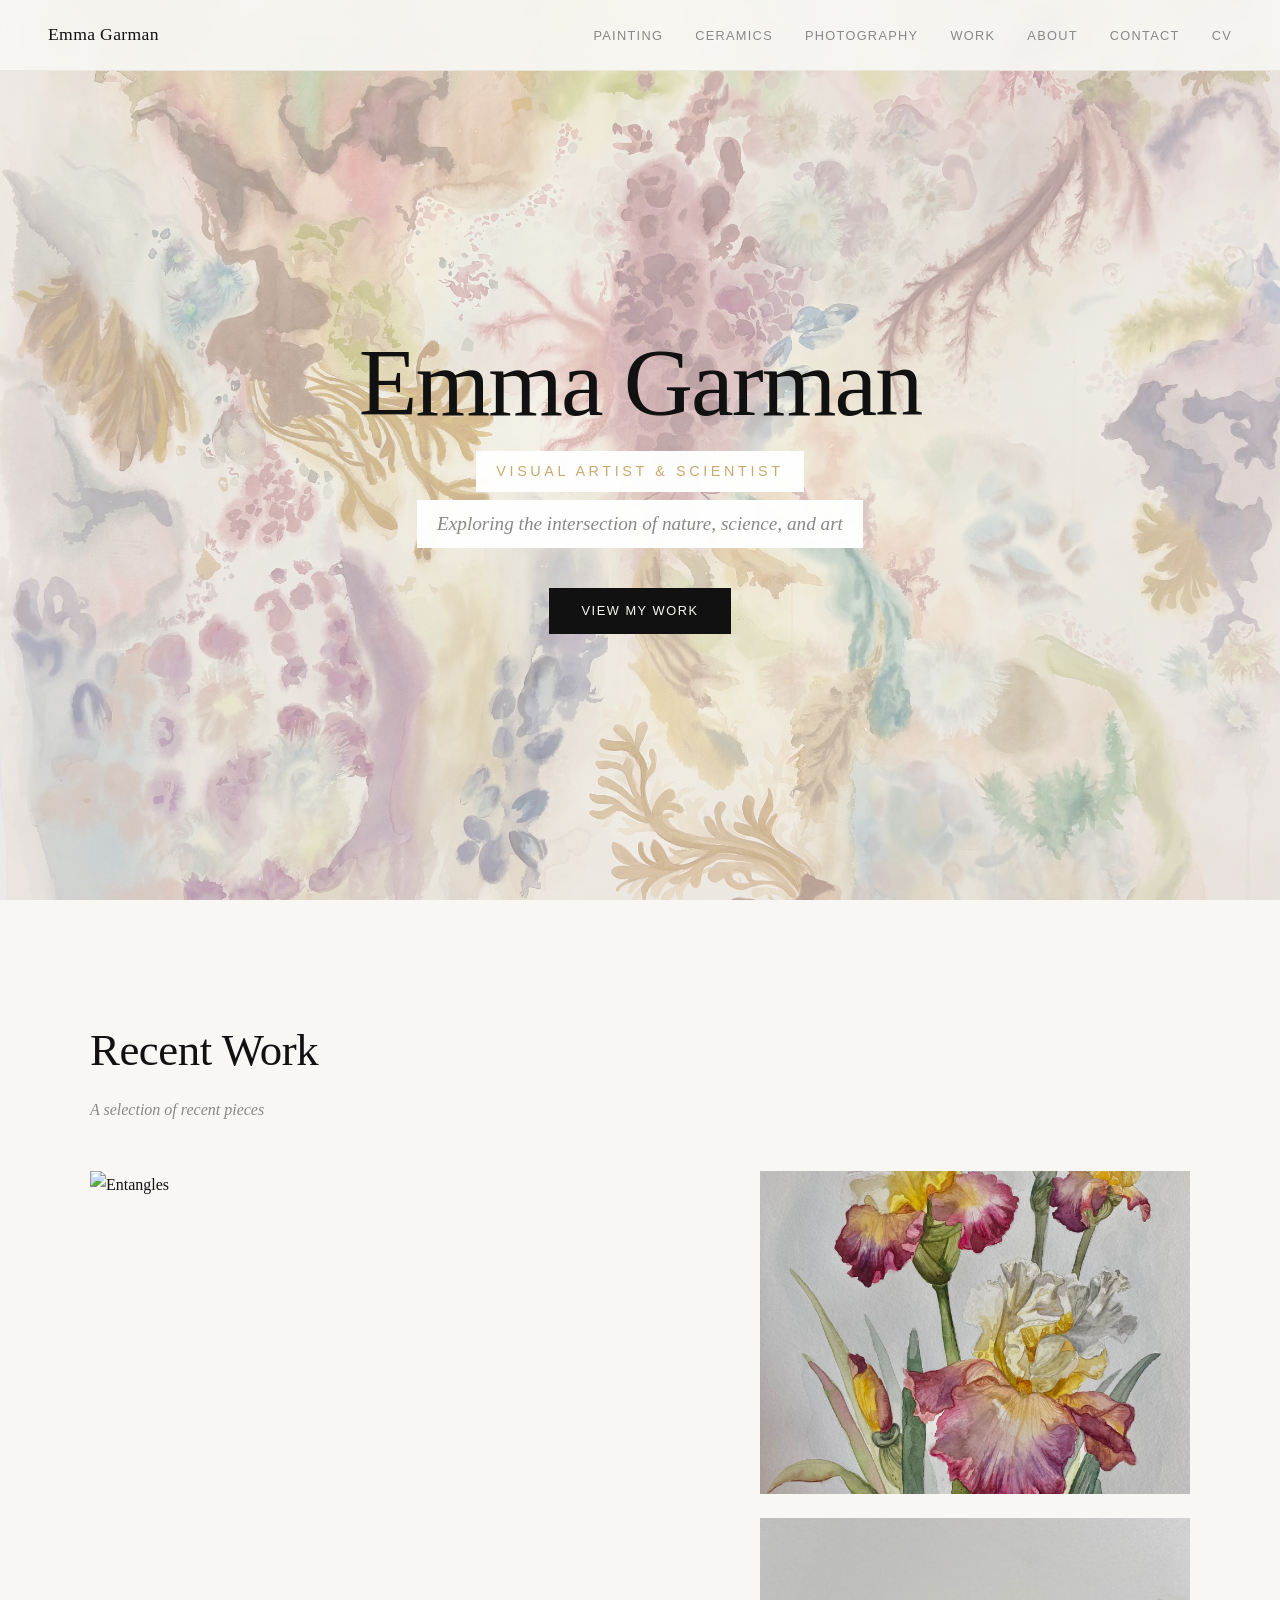
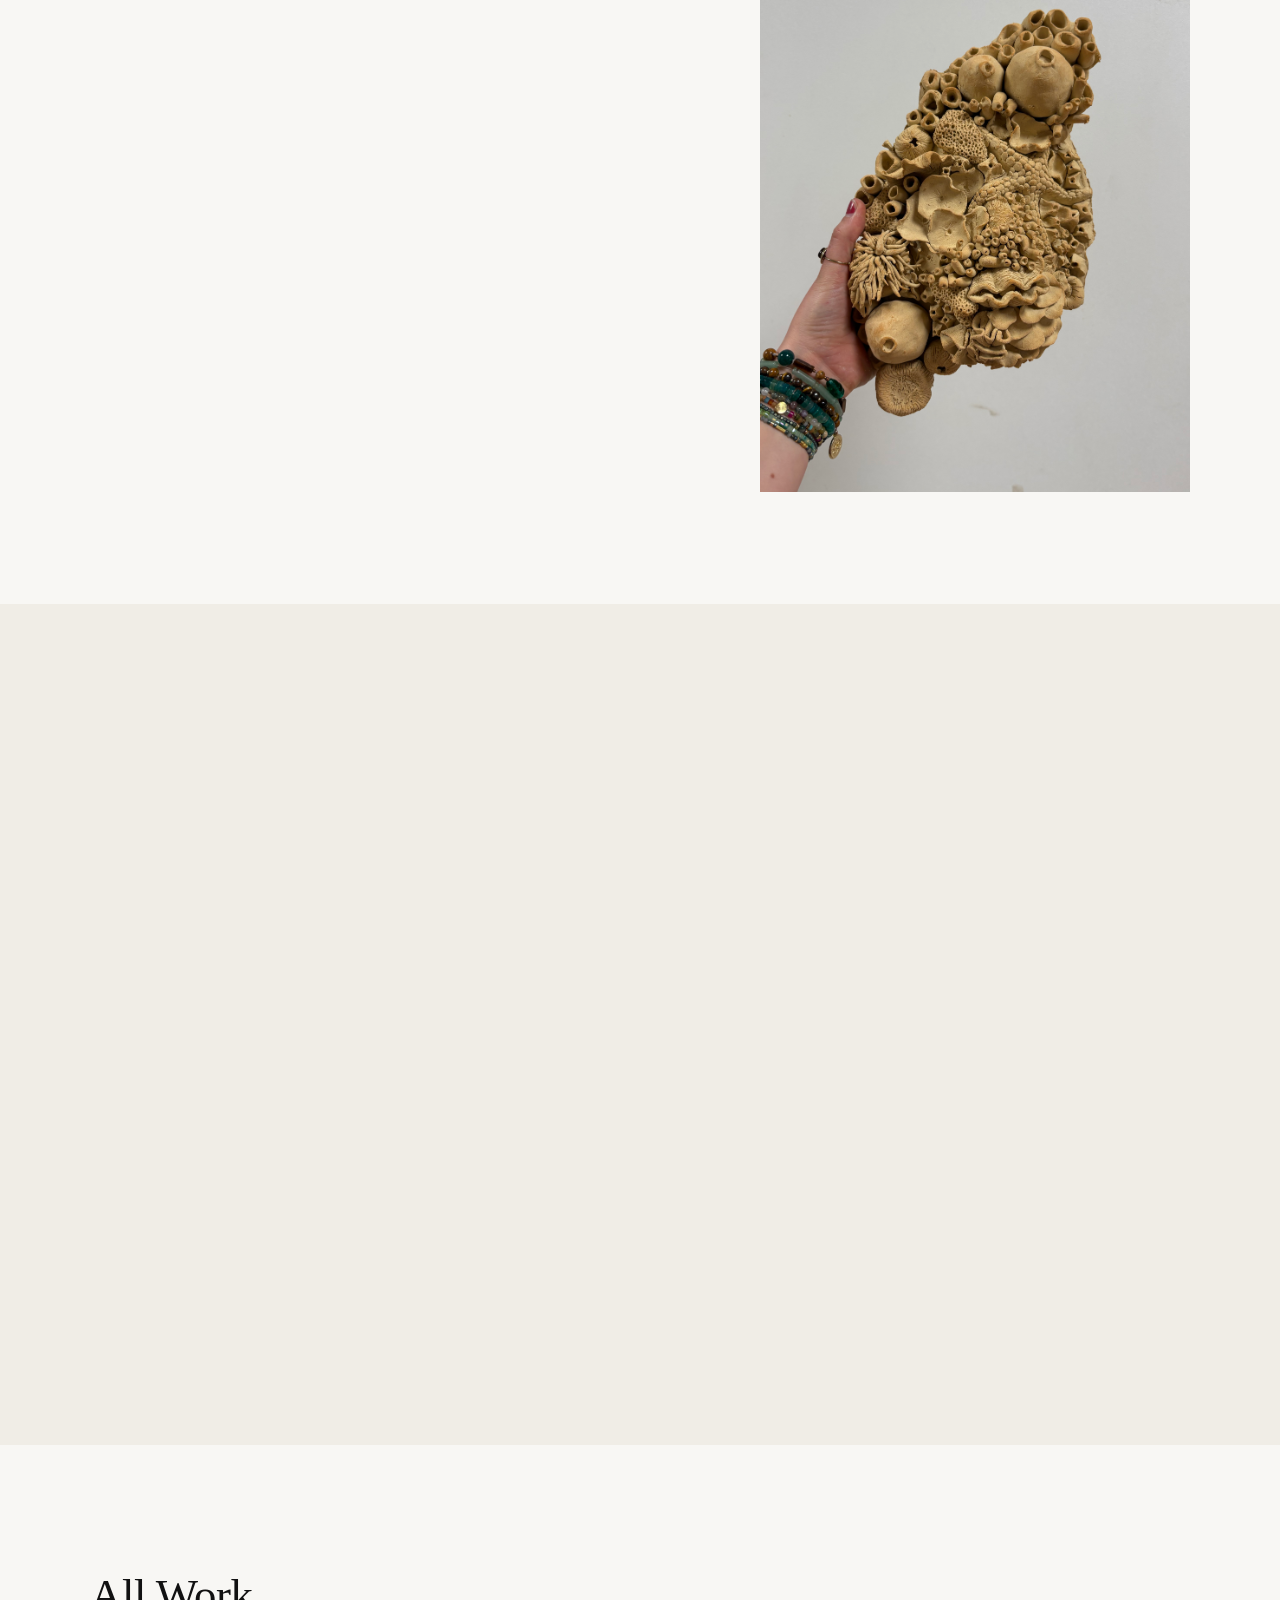
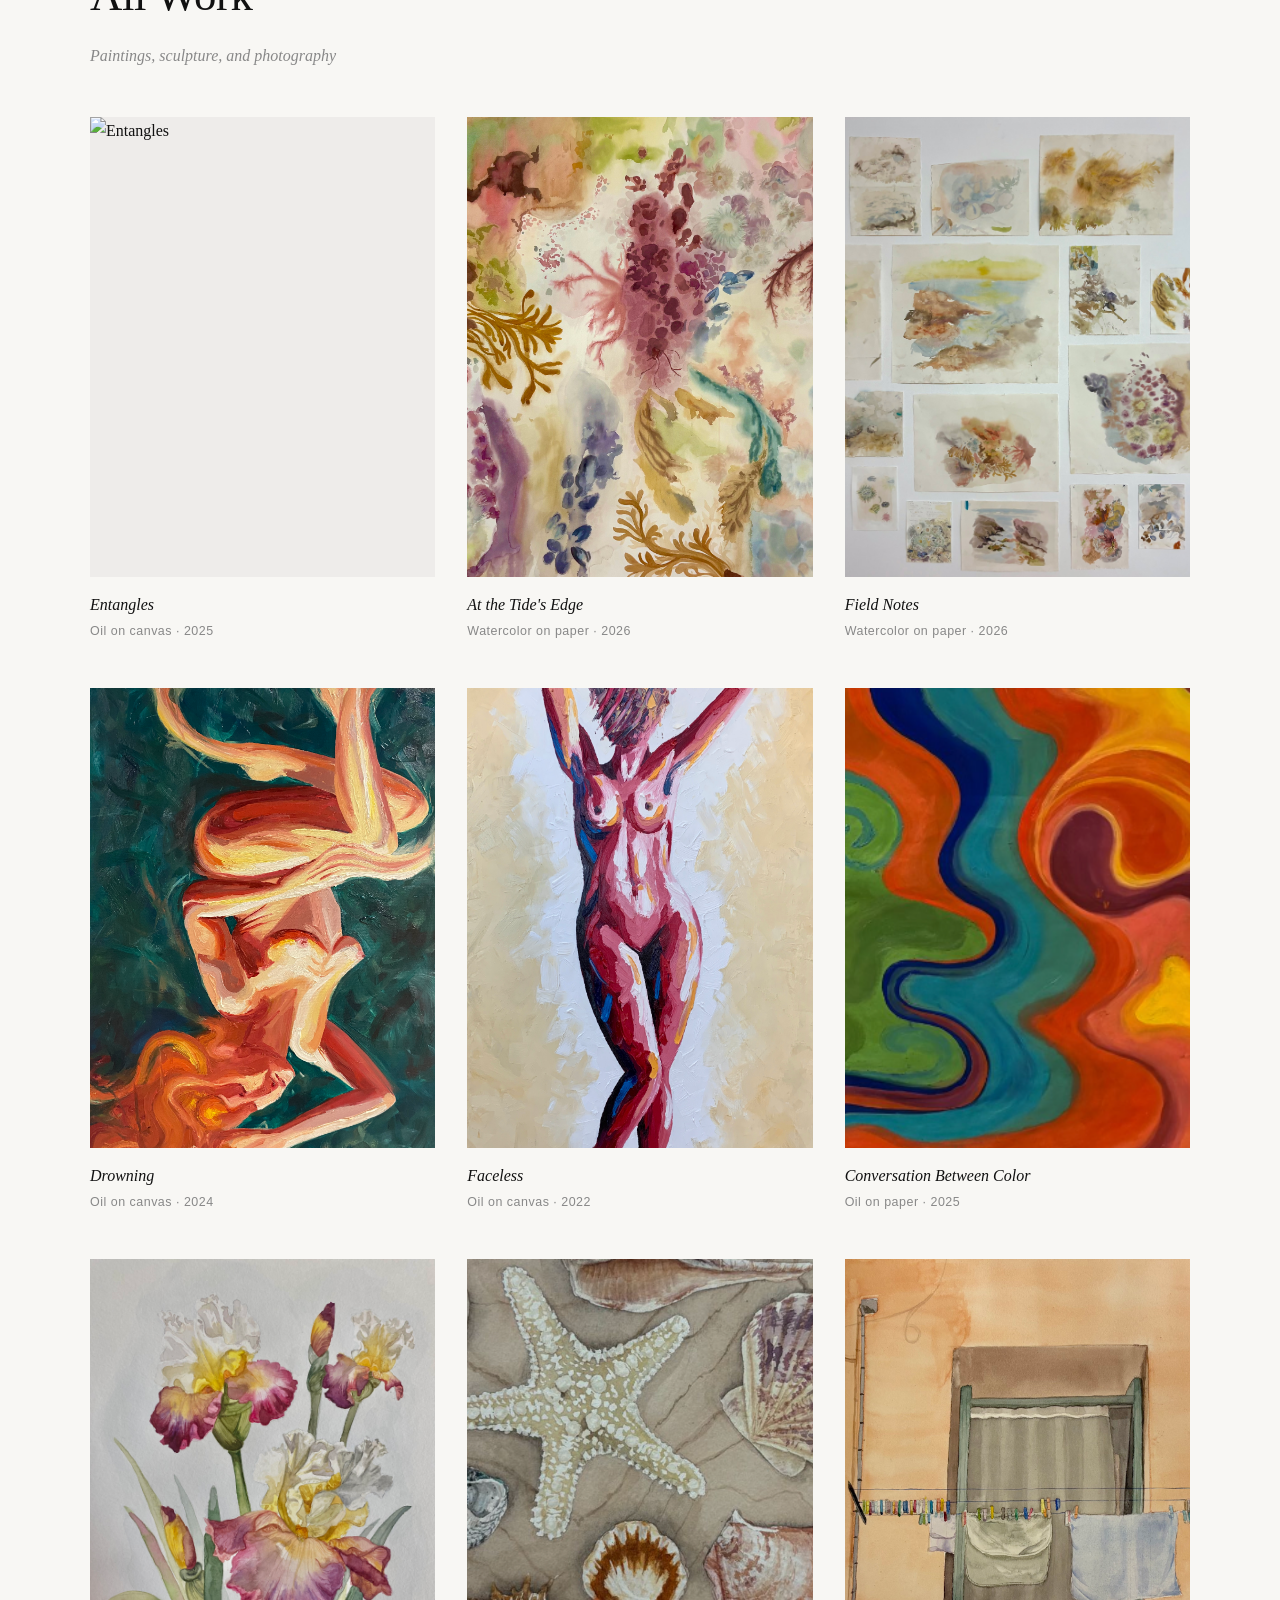
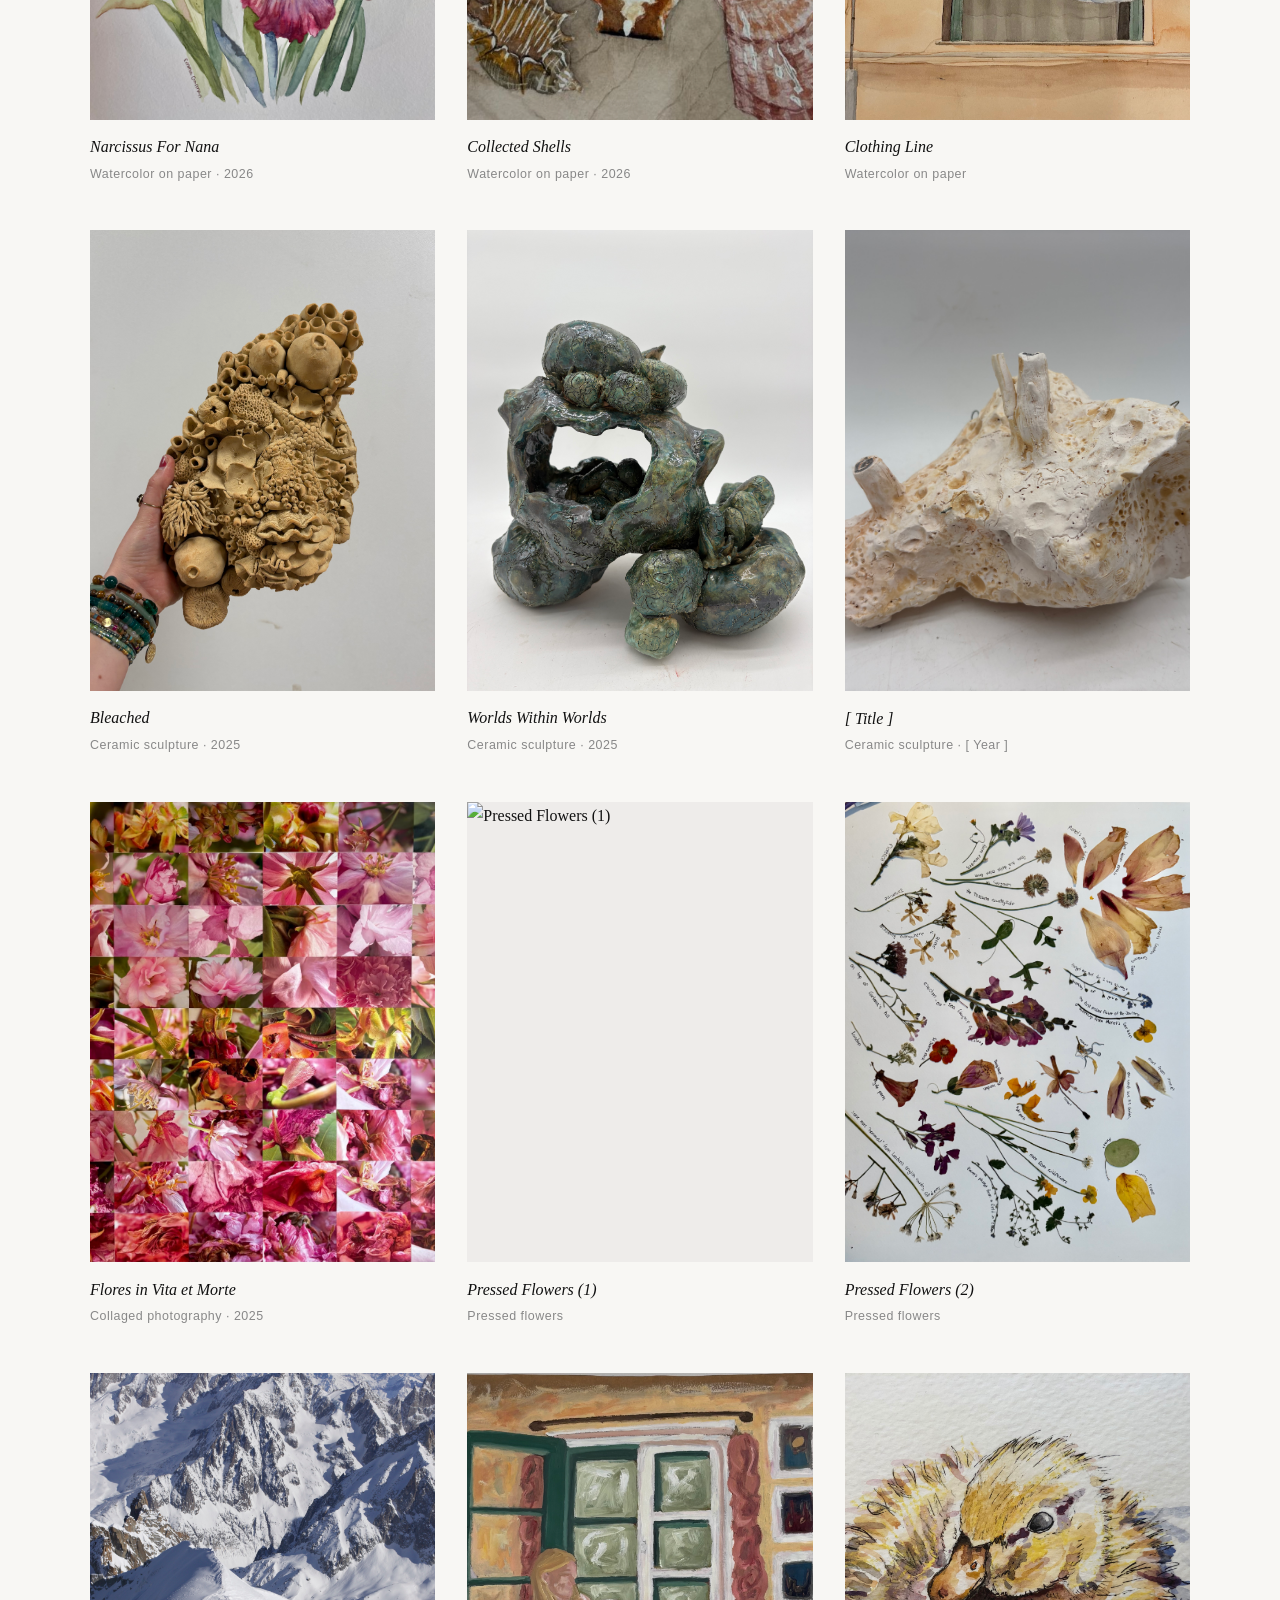
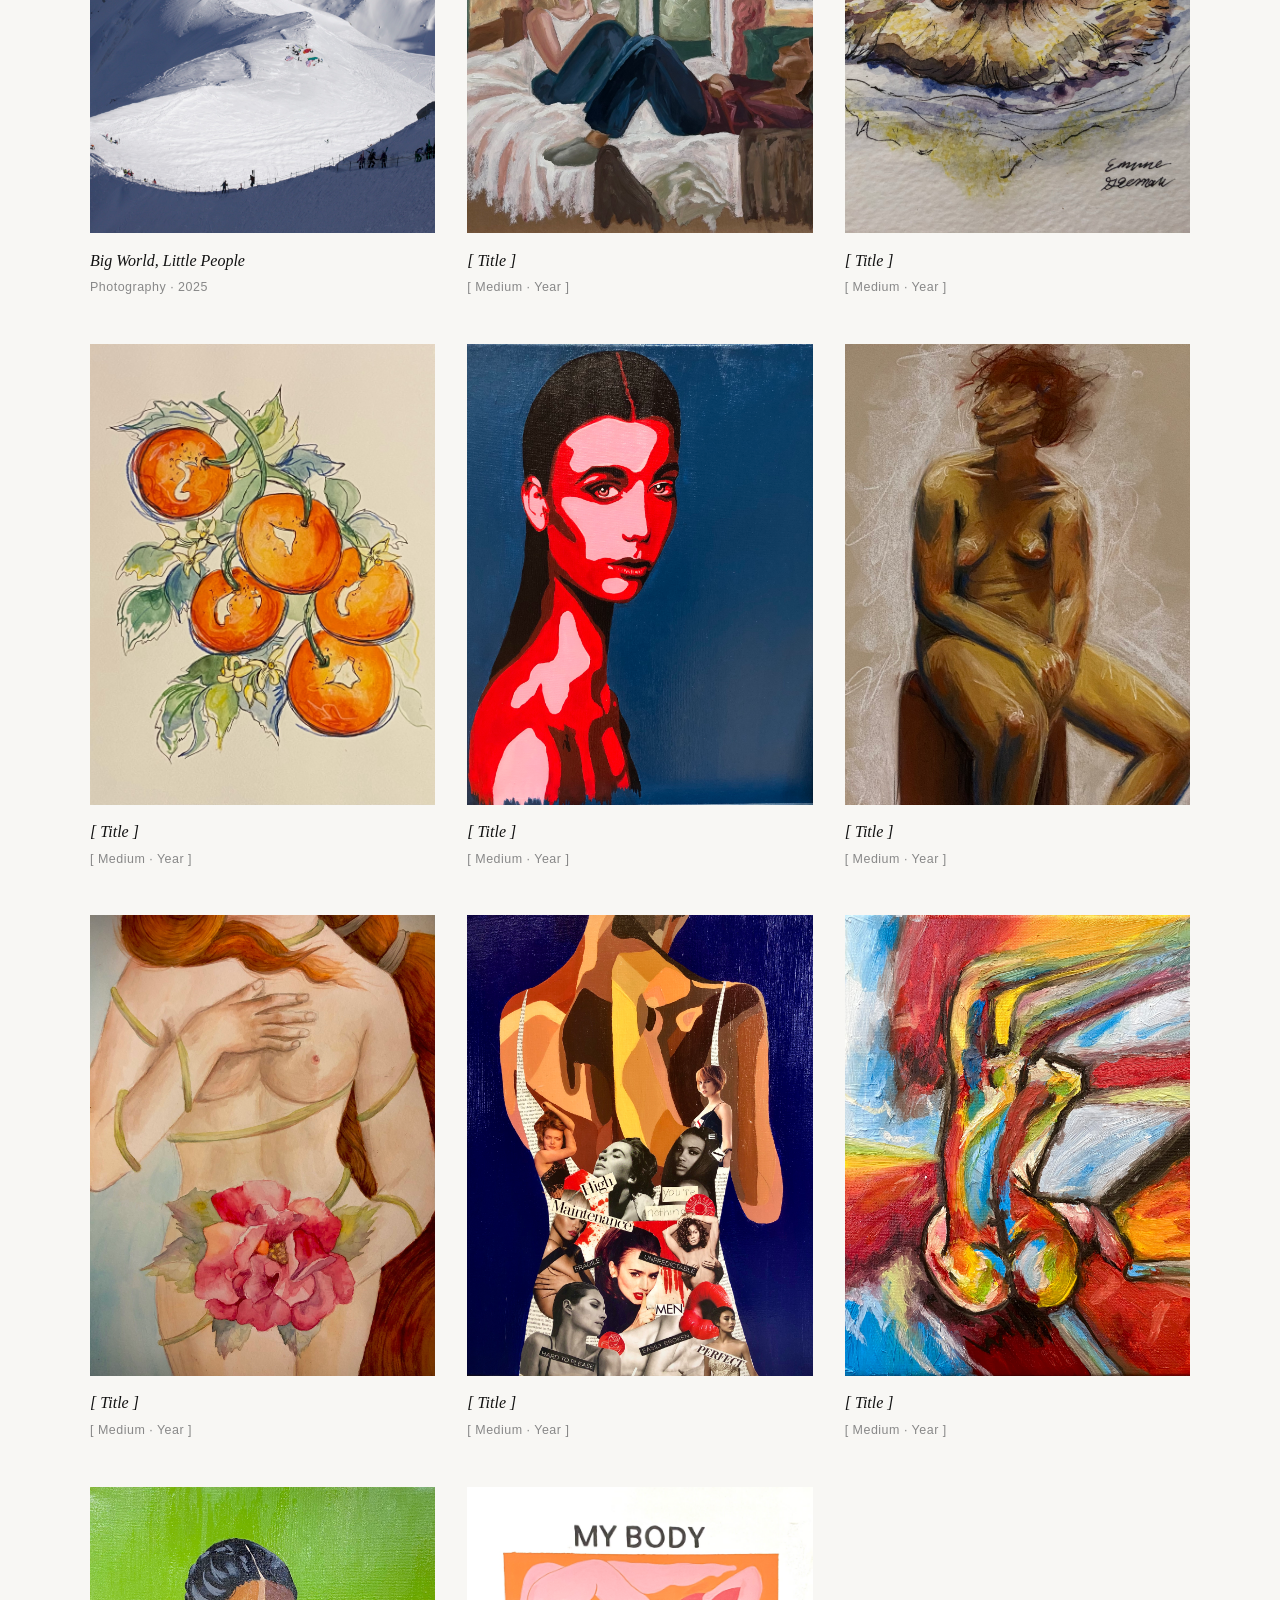
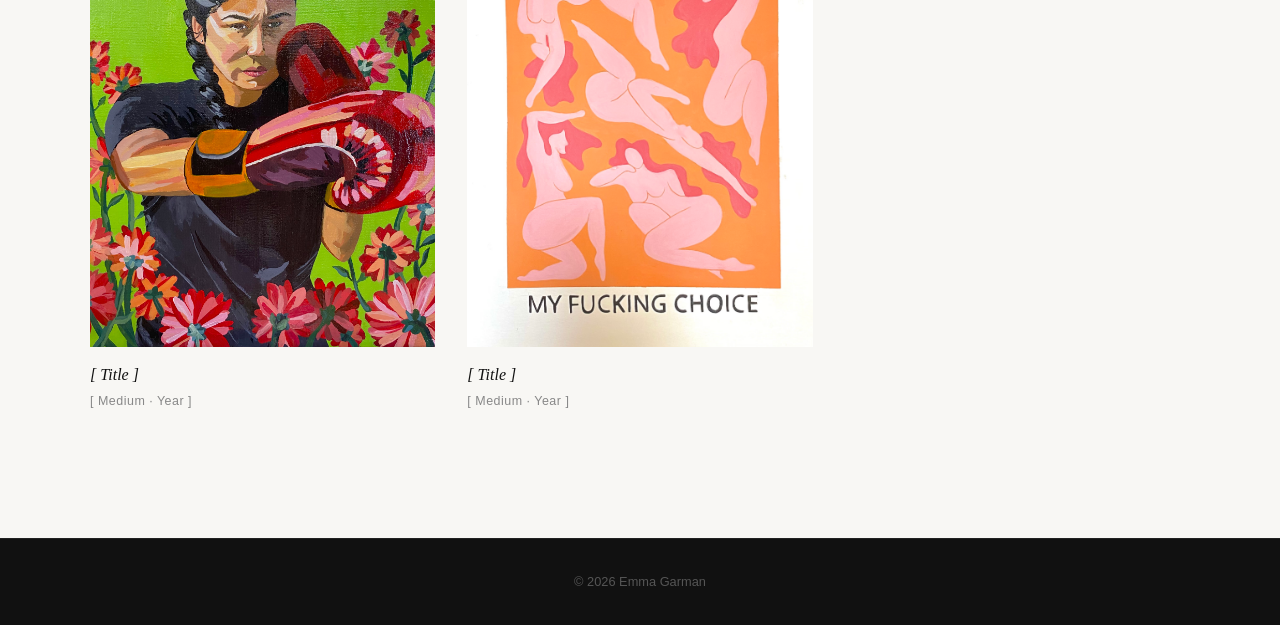
==== commit b3c97398: "Add Porites Compressa painting, fix hero/preview alignment issues, cache-bust stylesheet Adds a new " ====
--- a/index.html
+++ b/index.html
@@ -4,7 +4,7 @@
   <meta charset="UTF-8" />
   <meta name="viewport" content="width=device-width, initial-scale=1.0" />
   <title>Emma Garman — Artist</title>
-  <link rel="stylesheet" href="style.css" />
+  <link rel="stylesheet" href="style.css?v=1784839357" />
 </head>
 <body>
 
@@ -45,21 +45,19 @@
           data-desc="">
           <img src="images/entangles.png" alt="Entangles" />
         </div>
-        <div class="featured-side">
-          <div class="featured-card"
-            data-img="images/narcissus-for-nana.png"
-            data-title="Narcissus For Nana"
-            data-meta="Watercolor on paper · 2026"
-            data-desc="">
-            <img src="images/narcissus-for-nana.png" alt="Narcissus For Nana" />
-          </div>
-          <div class="featured-card"
-            data-img="images/bleached.png"
-            data-title="Bleached"
-            data-meta="Ceramic sculpture · 2025"
-            data-desc="">
-            <img src="images/bleached.png" alt="Bleached" />
-          </div>
+        <div class="featured-card featured-side-top"
+          data-img="images/narcissus-for-nana.png"
+          data-title="Narcissus For Nana"
+          data-meta="Watercolor on paper · 2026"
+          data-desc="">
+          <img src="images/narcissus-for-nana.png" alt="Narcissus For Nana" />
+        </div>
+        <div class="featured-card featured-side-bottom"
+          data-img="images/bleached.png"
+          data-title="Bleached"
+          data-meta="Ceramic sculpture · 2025"
+          data-desc="">
+          <img src="images/bleached.png" alt="Bleached" style="transform: scale(1.08);" />
         </div>
       </div>
     </div>
@@ -108,7 +106,7 @@
           data-desc="At the Tide's Edge explores the fluid, dynamic world of tidepool ecosystems. Drawing upon a series of plein-air studies the artist created while sitting in the tidepools of Southern California, this abstract watercolor painting combines field notes, sketches, and fleeting observations into a single, cohesive composition. Forms dissolve and merge (seaweed drifting across anemones, water folding over rock), allowing varied elements to blend and interact as they do in the natural world.
 
 By collecting moments of quiet reciprocity, this piece encourages attention to subtle, interconnected relationships that sustain these environments. At the Tide's Edge is both a meditation on the ecological beauty of tidepools and a call to more closely observe, consider, and care for these delicate ecosystems flourishing with life.">
-          <div class="work-card-img"><img src="images/at-the-tides-edge.jpeg" alt="At the Tide's Edge" /></div>
+          <div class="work-card-img"><img src="images/at-the-tides-edge.jpeg" alt="At the Tide's Edge" style="transform: scale(1.18);" /></div>
           <div class="work-info"><h3>At the Tide's Edge</h3><p>Watercolor on paper · 2026</p></div>
         </div>
 
@@ -120,7 +118,7 @@
           data-desc="Immersed in tidepools and painting with seawater, the artist created Field Notes. The papers became her tidal diary, filled with quick, gestural impressions of fleeting moments. She observed seaweed swaying in the ocean's current, creatures emerging from crevices, and colors coming alive as light danced across the water. From microscopic to macroscopic, Field Notes layers moments of symbiotic relationships unfolding in tidepool ecosystems.
 
 Each field note carries a mark of the ocean, permanently etched with its touch: salty water mixed with pigment, grains of sand embedded in paper, rogue waves washing paint from the page. Field Notes creates a dialogue between art and science, combining the approaches of naturalists and artists to more closely observe life in and around the surface. In both practice and result, the collection of tidepool moments in Field Notes urges us to think about humans' relationship to the natural world.">
-          <div class="work-card-img"><img src="images/field-notes.jpeg" alt="Field Notes" /></div>
+          <div class="work-card-img"><img src="images/field-notes.jpeg" alt="Field Notes" style="object-position: 44% center; transform: scale(1.05);" /></div>
           <div class="work-info"><h3>Field Notes</h3><p>Watercolor on paper · 2026</p></div>
         </div>
 
@@ -147,7 +145,7 @@
           data-title="Conversation Between Color"
           data-meta="Oil on paper · 2025"
           data-desc="Conversation between color is an abstract expression of sensation; music, color, and texture. Made inspired by my synesthesia, and the strong associations between music and color, in which I often feel as if colors dance together in a rhythmic conversation with one another.">
-          <div class="work-card-img"><img src="images/conversation-between-colors.png" alt="Conversation Between Color" /></div>
+          <div class="work-card-img"><img src="images/conversation-between-colors.png" alt="Conversation Between Color" style="object-position: 72% center; transform: scale(2.4);" /></div>
           <div class="work-info"><h3>Conversation Between Color</h3><p>Oil on paper · 2025</p></div>
         </div>
 
@@ -165,7 +163,7 @@
           data-title="Collected Shells"
           data-meta="Watercolor on paper · 2026"
           data-desc="">
-          <div class="work-card-img"><img src="images/collected-shells.png" alt="Collected Shells" /></div>
+          <div class="work-card-img"><img src="images/collected-shells.png" alt="Collected Shells" style="transform: scale(2.2);" /></div>
           <div class="work-info"><h3>Collected Shells</h3><p>Watercolor on paper · 2026</p></div>
         </div>
 
@@ -183,7 +181,7 @@
           data-title="Bleached"
           data-meta="Ceramic sculpture · 2025"
           data-desc="Unfired clay sculpture of a coral reef. Inspired by the coral organisms I conducted scientific research on in the Great Barrier Reef of Australia in 2024. Sculpture intentionally left &quot;bleached&quot;.">
-          <div class="work-card-img"><img src="images/bleached.png" alt="Bleached" /></div>
+          <div class="work-card-img"><img src="images/bleached.png" alt="Bleached" style="transform: scale(1.08);" /></div>
           <div class="work-info"><h3>Bleached</h3><p>Ceramic sculpture · 2025</p></div>
         </div>
 
@@ -235,11 +233,11 @@
 
         <div class="work-card"
           data-img="images/little-people-big-world.png"
-          data-title="Little People, Big World"
+          data-title="Big World, Little People"
           data-meta="Photography · 2025"
           data-desc="">
-          <div class="work-card-img"><img src="images/little-people-big-world.png" alt="Little People, Big World" /></div>
-          <div class="work-info"><h3>Little People, Big World</h3><p>Photography · 2025</p></div>
+          <div class="work-card-img"><img src="images/little-people-big-world.png" alt="Big World, Little People" /></div>
+          <div class="work-info"><h3>Big World, Little People</h3><p>Photography · 2025</p></div>
         </div>
 
         <div class="work-card"
--- a/style.css
+++ b/style.css
@@ -102,13 +102,19 @@
   letter-spacing: 0.25em;
   text-transform: uppercase;
   color: var(--accent);
-  margin: 1rem 0 0.5rem;
+  margin: 1rem auto 0.5rem;
+  display: table;
+  background: rgba(255, 255, 255, 0.97);
+  padding: 0.5rem 1.25rem;
 }
 .hero-tagline {
   font-size: 1.2rem;
   color: var(--gray);
-  margin-bottom: 2.5rem;
+  margin: 0 auto 2.5rem;
   font-style: italic;
+  display: table;
+  background: rgba(255, 255, 255, 0.97);
+  padding: 0.5rem 1.25rem;
 }
 
 /* ── Buttons ── */
@@ -188,13 +194,21 @@
 .featured-grid {
   display: grid;
   grid-template-columns: 1.5fr 1fr;
+  grid-template-rows: auto 1fr;
   gap: 1.5rem;
   margin-top: 3rem;
 }
-.featured-side {
-  display: flex;
-  flex-direction: column;
-  gap: 1.5rem;
+.featured-card.large {
+  grid-column: 1;
+  grid-row: 1 / 3;
+}
+.featured-side-top {
+  grid-column: 2;
+  grid-row: 1;
+}
+.featured-side-bottom {
+  grid-column: 2;
+  grid-row: 2;
 }
 .featured-card {
   overflow: hidden;
@@ -202,19 +216,28 @@
 }
 .featured-card img {
   width: 100%;
+  height: 100%;
   display: block;
   object-fit: cover;
   transition: transform 0.4s ease, opacity 0.3s ease;
 }
 .featured-card.large img { aspect-ratio: 4/5; }
-.featured-side .featured-card img { aspect-ratio: 4/3; }
+.featured-side-top img { aspect-ratio: 4/3; }
+.featured-side-bottom img { aspect-ratio: auto; }
 .featured-card:hover img {
   transform: scale(1.03);
   opacity: 0.88;
 }
 
 @media (max-width: 700px) {
-  .featured-grid { grid-template-columns: 1fr; }
+  .featured-grid { grid-template-columns: 1fr; grid-template-rows: none; }
+  .featured-card.large,
+  .featured-side-top,
+  .featured-side-bottom {
+    grid-column: 1;
+    grid-row: auto;
+  }
+  .featured-side-bottom img { height: auto; aspect-ratio: 4/3; }
 }
 
 /* ── About ── */
@@ -265,7 +288,7 @@
 .work-card-img {
   background: #eeecea;
   overflow: hidden;
-  aspect-ratio: 1/1;
+  aspect-ratio: 3/4;
   display: flex;
   align-items: center;
   justify-content: center;
@@ -274,10 +297,9 @@
 .work-card-img img {
   width: 100%;
   height: 100%;
-  object-fit: contain;
+  object-fit: cover;
   display: block;
   transition: transform 0.4s ease, opacity 0.3s ease;
-  padding: 0.5rem;
 }
 .work-card:hover .work-card-img img {
   transform: scale(1.04);
@@ -334,7 +356,14 @@
   gap: 0.75rem;
 }
 .photo-grid .work-card-img {
-  aspect-ratio: 3/2;
+  aspect-ratio: 3/4;
+}
+.photography-page .work-card-img,
+.photography-page .photo-grid .work-card-img {
+  aspect-ratio: 4/3;
+}
+.collage-grid .work-card-img {
+  aspect-ratio: 3/4;
 }
 
 /* ── Publications ── */
